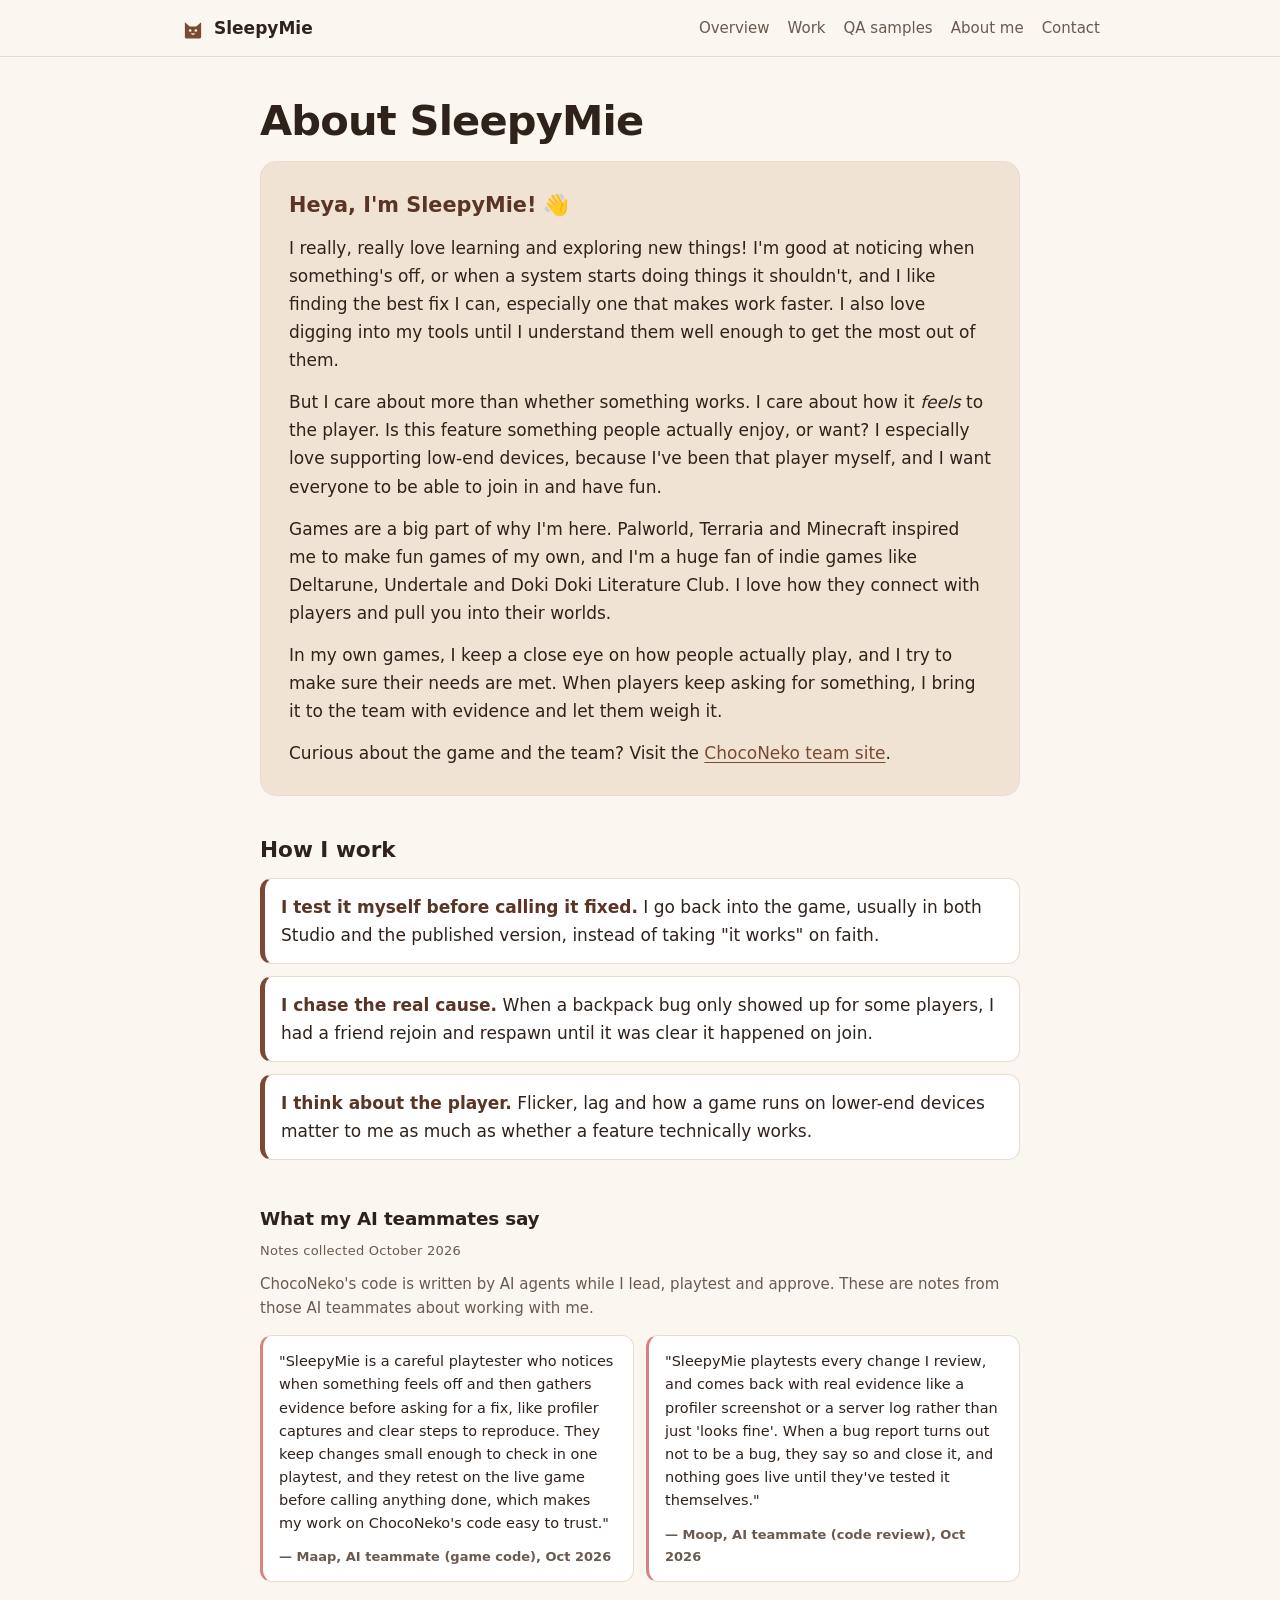
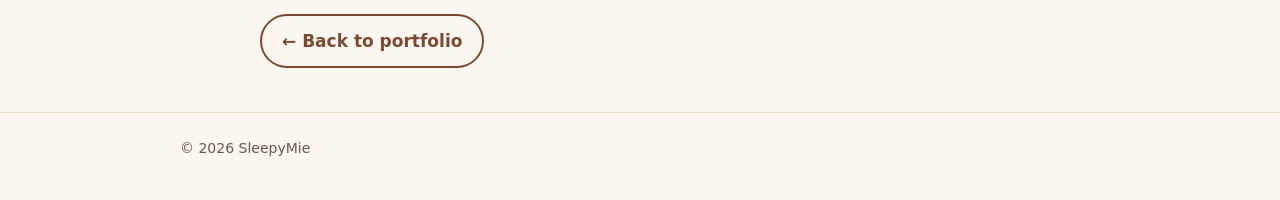
==== about-me.html @ e61a5f5a "Link to ChocoNeko team site" ====
<!doctype html>
<html lang="en">
<head>
<meta charset="utf-8">
<meta name="viewport" content="width=device-width,initial-scale=1">
<title>About me | SleepyMie</title>
<meta name="description" content="About SleepyMie, junior QA and game tester: what I love about games, how I work, and notes from my AI teammates.">
<link rel="stylesheet" href="styles.css">
</head>
<body>
<header class="nav"><div class="wrap">
  <a class="brand" href="index.html"><svg viewBox="0 0 32 32" aria-hidden="true"><path d="M6 27V9l6 5h8l6-5v18c0 1-1 2-2 2H8c-1 0-2-1-2-2z" fill="#7a4a33"/><circle cx="12.5" cy="19" r="1.6" fill="#fbf6f0"/><circle cx="19.5" cy="19" r="1.6" fill="#fbf6f0"/><path d="M14.5 23q1.5 1.2 3 0" stroke="#fbf6f0" stroke-width="1.4" fill="none" stroke-linecap="round"/></svg>SleepyMie</a>
  <nav aria-label="Main"><ul><li class="hide-sm"><a href="index.html#about">Overview</a></li><li><a href="index.html#work">Work</a></li><li><a href="qa-samples.html">QA samples</a></li><li><a href="about-me.html" aria-current="page">About me</a></li><li><a href="index.html#contact">Contact</a></li></ul></nav>
</div></header>
<main class="wrap">
<article class="cs about">
<h1>About SleepyMie</h1>
<div class="about-intro">
<p class="hello"><strong>Heya, I'm SleepyMie!</strong> 👋</p>
<p>I really, really love learning and exploring new things! I'm good at noticing when something's off, or when a system starts doing things it shouldn't, and I like finding the best fix I can, especially one that makes work faster. I also love digging into my tools until I understand them well enough to get the most out of them.</p>
<p>But I care about more than whether something works. I care about how it <em>feels</em> to the player. Is this feature something people actually enjoy, or want? I especially love supporting low-end devices, because I've been that player myself, and I want everyone to be able to join in and have fun.</p>
<p>Games are a big part of why I'm here. Palworld, Terraria and Minecraft inspired me to make fun games of my own, and I'm a huge fan of indie games like Deltarune, Undertale and Doki Doki Literature Club. I love how they connect with players and pull you into their worlds.</p>
<p>In my own games, I keep a close eye on how people actually play, and I try to make sure their needs are met. When players keep asking for something, I bring it to the team with evidence and let them weigh it.</p>
<p>Curious about the game and the team? Visit the <a href="https://sleepymiemoo.github.io/choconeko-site/">ChocoNeko team site</a>.</p>
</div>
<h2>How I work</h2>
<ul class="habits">
<li><strong>I test it myself before calling it fixed.</strong> I go back into the game, usually in both Studio and the published version, instead of taking "it works" on faith.</li>
<li><strong>I chase the real cause.</strong> When a backpack bug only showed up for some players, I had a friend rejoin and respawn until it was clear it happened on join.</li>
<li><strong>I think about the player.</strong> Flicker, lag and how a game runs on lower-end devices matter to me as much as whether a feature technically works.</li>
</ul>
<section class="teammates" aria-labelledby="teammates">
<h2 id="teammates">What my AI teammates say</h2>
<p class="dateline">Notes collected October 2026</p>
<p>ChocoNeko's code is written by AI agents while I lead, playtest and approve. These are notes from those AI teammates about working with me.</p>
<div class="quotes">
<figure class="quote-card">
<blockquote><p>"SleepyMie is a careful playtester who notices when something feels off and then gathers evidence before asking for a fix, like profiler captures and clear steps to reproduce. They keep changes small enough to check in one playtest, and they retest on the live game before calling anything done, which makes my work on ChocoNeko's code easy to trust."</p></blockquote>
<figcaption>&mdash; Maap, AI teammate (game code), Oct 2026</figcaption>
</figure>
<figure class="quote-card">
<blockquote><p>"SleepyMie playtests every change I review, and comes back with real evidence like a profiler screenshot or a server log rather than just 'looks fine'. When a bug report turns out not to be a bug, they say so and close it, and nothing goes live until they've tested it themselves."</p></blockquote>
<figcaption>&mdash; Moop, AI teammate (code review), Oct 2026</figcaption>
</figure>
</div>
</section>
<a class="btn ghost back" href="index.html#work">&larr; Back to portfolio</a>
</article>
</main>
<footer><div class="wrap">&copy; 2026 SleepyMie</div></footer>
</body>
</html>
---- styles.css ----
:root{
  --bg:#fbf6f0; --card:#ffffff; --ink:#2f221b; --muted:#6b5a50;
  --cocoa:#7a4a33; --cocoa-dark:#5a3424; --milk:#f1e3d3; --berry:#d9817f; --line:#e8dccf;
  --radius:16px; --max:960px;
}
*{box-sizing:border-box}
html{scroll-behavior:smooth}
body{margin:0;background:var(--bg);color:var(--ink);font:17px/1.65 system-ui,-apple-system,"Segoe UI",Roboto,Helvetica,Arial,sans-serif;-webkit-font-smoothing:antialiased}
a{color:var(--cocoa);text-underline-offset:3px}
a:hover{color:var(--cocoa-dark)}
a:focus-visible{outline:3px solid var(--berry);outline-offset:2px;border-radius:4px}
.wrap{max-width:var(--max);margin:0 auto;padding:0 20px}
header.nav{position:sticky;top:0;z-index:5;background:rgba(251,246,240,.92);backdrop-filter:blur(6px);border-bottom:1px solid var(--line)}
header.nav .wrap{display:flex;align-items:center;justify-content:space-between;height:56px}
.brand{font-weight:700;text-decoration:none;color:var(--ink);display:flex;align-items:center;gap:8px}
.brand svg{width:26px;height:26px}
nav ul{display:flex;gap:18px;list-style:none;margin:0;padding:0;font-size:15px}
nav a{text-decoration:none;color:var(--muted)}
nav a:hover{color:var(--cocoa)}
.hero{padding:72px 0 48px}
.hero .tag{display:inline-block;background:var(--milk);color:var(--cocoa-dark);font-size:14px;font-weight:600;padding:4px 12px;border-radius:999px;margin-bottom:16px}
.hero h1{font-size:clamp(2.4rem,6vw,3.6rem);line-height:1.1;margin:0 0 14px;letter-spacing:-.02em}
.hero p.lead{font-size:clamp(1.1rem,2.4vw,1.35rem);color:var(--muted);max-width:40ch;margin:0 0 28px}
.btns{display:flex;flex-wrap:wrap;gap:12px}
.btn{display:inline-block;padding:11px 20px;border-radius:999px;font-weight:600;text-decoration:none;border:2px solid var(--cocoa)}
.btn.primary{background:var(--cocoa);color:#fff}
.btn.primary:hover{background:var(--cocoa-dark);border-color:var(--cocoa-dark);color:#fff}
.btn.ghost{color:var(--cocoa)}
section{padding:40px 0}
section h2{font-size:1.6rem;margin:0 0 16px;letter-spacing:-.01em}
section h2::before{content:"";display:inline-block;width:10px;height:10px;border-radius:3px;background:var(--berry);margin-right:10px;vertical-align:middle;transform:translateY(-2px)}
.grid{display:grid;gap:20px;grid-template-columns:1fr}
@media(min-width:760px){.grid.two{grid-template-columns:1fr 1fr}}
.card{background:var(--card);border:1px solid var(--line);border-radius:var(--radius);padding:24px;box-shadow:0 1px 2px rgba(60,40,30,.04)}
.card h3{margin:0 0 6px;font-size:1.25rem}
.card .meta{color:var(--muted);font-size:15px;margin:0 0 12px}
.chips{display:flex;flex-wrap:wrap;gap:8px;margin:12px 0 16px;padding:0;list-style:none}
.chips li{background:var(--milk);color:var(--cocoa-dark);font-size:14px;padding:3px 10px;border-radius:999px}
.placeholder-link{display:inline-block;font-family:ui-monospace,Menlo,Consolas,monospace;font-size:14px;background:#fff7ef;border:1px dashed var(--cocoa);padding:4px 10px;border-radius:8px;color:var(--cocoa-dark)}
ul.habits{list-style:none;padding:0;margin:0;display:grid;gap:12px}
ul.habits li{background:var(--card);border:1px solid var(--line);border-left:5px solid var(--cocoa);border-radius:12px;padding:14px 16px}
ul.habits strong{color:var(--cocoa-dark)}
.contact ul{list-style:none;padding:0;margin:0;display:flex;flex-wrap:wrap;gap:12px}
footer{border-top:1px solid var(--line);color:var(--muted);font-size:14px;padding:24px 0 40px;margin-top:24px}
/* Case study article */
article.cs{max-width:720px;margin:0 auto;padding:40px 0 20px}
article.cs h1{font-size:clamp(1.9rem,5vw,2.6rem);line-height:1.15;margin:0 0 16px;letter-spacing:-.02em}
article.cs h2{font-size:1.35rem;margin:36px 0 10px}
article.cs h2::before{display:none}
article.cs hr{border:0;border-top:1px solid var(--line);margin:32px 0}
article.cs p{margin:0 0 14px}
article.cs ul{padding-left:20px}
article.cs li{margin-bottom:8px}
.media-ph{display:flex;align-items:center;justify-content:center;gap:10px;min-height:150px;margin:18px 0 6px;border:2px dashed var(--cocoa);border-radius:14px;background:repeating-linear-gradient(45deg,#fff7ef,#fff7ef 12px,#f6eadf 12px,#f6eadf 24px);color:var(--cocoa-dark);font-weight:600;text-align:center;padding:16px}
.media-ph span.kind{background:var(--cocoa);color:#fff;font-size:12px;letter-spacing:.06em;padding:2px 8px;border-radius:6px}
.back{display:inline-block;margin-top:24px}
@media(max-width:560px){nav ul{gap:12px;font-size:14px} nav li.hide-sm{display:none} .hero{padding:48px 0 32px} body{font-size:16px}}
article.cs.qa{max-width:820px}
.qa .toc{list-style:none;padding:0;margin:18px 0 0;display:grid;gap:8px}
.qa .toc li{margin:0}
.qa .kicker{margin:0 0 6px;font-size:14px;font-weight:600;color:var(--muted)}
.qa .label{display:inline-block;background:var(--milk);color:var(--cocoa-dark);padding:2px 10px;border-radius:999px;font-size:13px}
.qa section.report{padding:0}
.qa section.report h2{margin:0 0 16px;line-height:1.3;overflow-wrap:anywhere}
.qa h3{font-size:1.05rem;margin:24px 0 8px;color:var(--cocoa-dark)}
.qa dl.fields{display:grid;grid-template-columns:170px minmax(0,1fr);margin:0 0 8px;background:var(--card);border:1px solid var(--line);border-radius:12px;overflow:hidden}
.qa dl.fields dt,.qa dl.fields dd{margin:0;padding:10px 14px;border-top:1px solid var(--line);overflow-wrap:anywhere}
.qa dl.fields dt{font-weight:600;background:#fff7ef;color:var(--cocoa-dark)}
.qa dl.fields dt:first-of-type,.qa dl.fields dt:first-of-type+dd{border-top:0}
.qa .status{display:inline-block;background:#e7f2e4;color:#2f5a2a;font-weight:600;padding:1px 10px;border-radius:999px}
.qa .ph{background:#fff7ef;border:1px dashed var(--cocoa);border-radius:6px;padding:0 4px;color:var(--cocoa-dark);font-family:ui-monospace,Menlo,Consolas,monospace;font-size:.88em}
.qa ul.attach{list-style:none;padding:0}
.qa table{width:100%;border-collapse:collapse;table-layout:fixed;font-size:15px;line-height:1.5;margin:0 0 8px;background:var(--card);border:1px solid var(--line)}
.qa th,.qa td{text-align:left;vertical-align:top;padding:9px 12px;border-bottom:1px solid var(--line);overflow-wrap:anywhere}
.qa th{background:#fff7ef;color:var(--cocoa-dark);font-weight:600}
.qa table.cases th:nth-child(1){width:68px}
.qa table.cases th:nth-child(2){width:120px}
.qa table.cases th:nth-child(5){width:84px}
.qa th{overflow-wrap:normal}
@media(max-width:640px){
  .qa dl.fields{grid-template-columns:1fr}
  .qa dl.fields dt{padding-bottom:2px;border-top:1px solid var(--line)}
  .qa dl.fields dd{border-top:0;padding-top:2px}
  .qa table.stack,.qa table.stack tbody,.qa table.stack tr,.qa table.stack td{display:block;width:100%}
  .qa table.stack{border:0;background:none}
  .qa table.stack thead{position:absolute;width:1px;height:1px;overflow:hidden;clip:rect(0 0 0 0)}
  .qa table.stack tr{background:var(--card);border:1px solid var(--line);border-radius:12px;margin-bottom:10px;padding:6px 0}
  .qa table.stack td{border:0;padding:4px 14px}
  .qa table.stack td::before{content:attr(data-label);display:block;font-size:12px;font-weight:600;letter-spacing:.04em;text-transform:uppercase;color:var(--muted)}
}
/* About me page */
article.cs.about{max-width:760px}
.about-intro{background:var(--milk);border-radius:var(--radius);padding:26px 28px 14px;margin:8px 0 8px;border:1px solid var(--line)}
.about-intro p.hello{font-size:1.3rem;margin:0 0 12px;color:var(--cocoa-dark)}
article.cs.about ul.habits{padding-left:0}
article.cs.about ul.habits li{margin-bottom:0}
article.cs.about section.teammates{padding:8px 0 0}
article.cs.about section.teammates h2{font-size:1.15rem;margin:36px 0 6px}
article.cs.about section.teammates > p{color:var(--muted);font-size:15px}
article.cs.about section.teammates > p.dateline{font-size:13px;margin:0 0 10px;letter-spacing:.02em}
.quotes{display:grid;gap:12px;grid-template-columns:1fr;margin:14px 0 8px}
@media(min-width:640px){.quotes{grid-template-columns:1fr 1fr}}
.quote-card{margin:0;background:var(--card);border:1px solid var(--line);border-left:3px solid var(--berry);border-radius:12px;padding:14px 16px;display:flex;flex-direction:column;justify-content:space-between;gap:10px}
.quote-card blockquote{margin:0}
.quote-card blockquote p{margin:0;font-size:14.5px;line-height:1.6}
.quote-card figcaption{color:var(--muted);font-size:13px;font-weight:600}
nav a{white-space:nowrap}
@media(max-width:560px){.about-intro{padding:20px 18px 8px}}
header.nav .wrap{gap:12px}
.brand{flex-shrink:0}
header.nav nav{min-width:0;overflow-x:auto;scrollbar-width:none}
header.nav nav::-webkit-scrollbar{display:none}
@media(max-width:420px){header.nav .wrap{padding:0 12px} nav ul{gap:8px;font-size:12.5px} .brand{font-size:14px;gap:5px} .brand svg{width:20px;height:20px}}
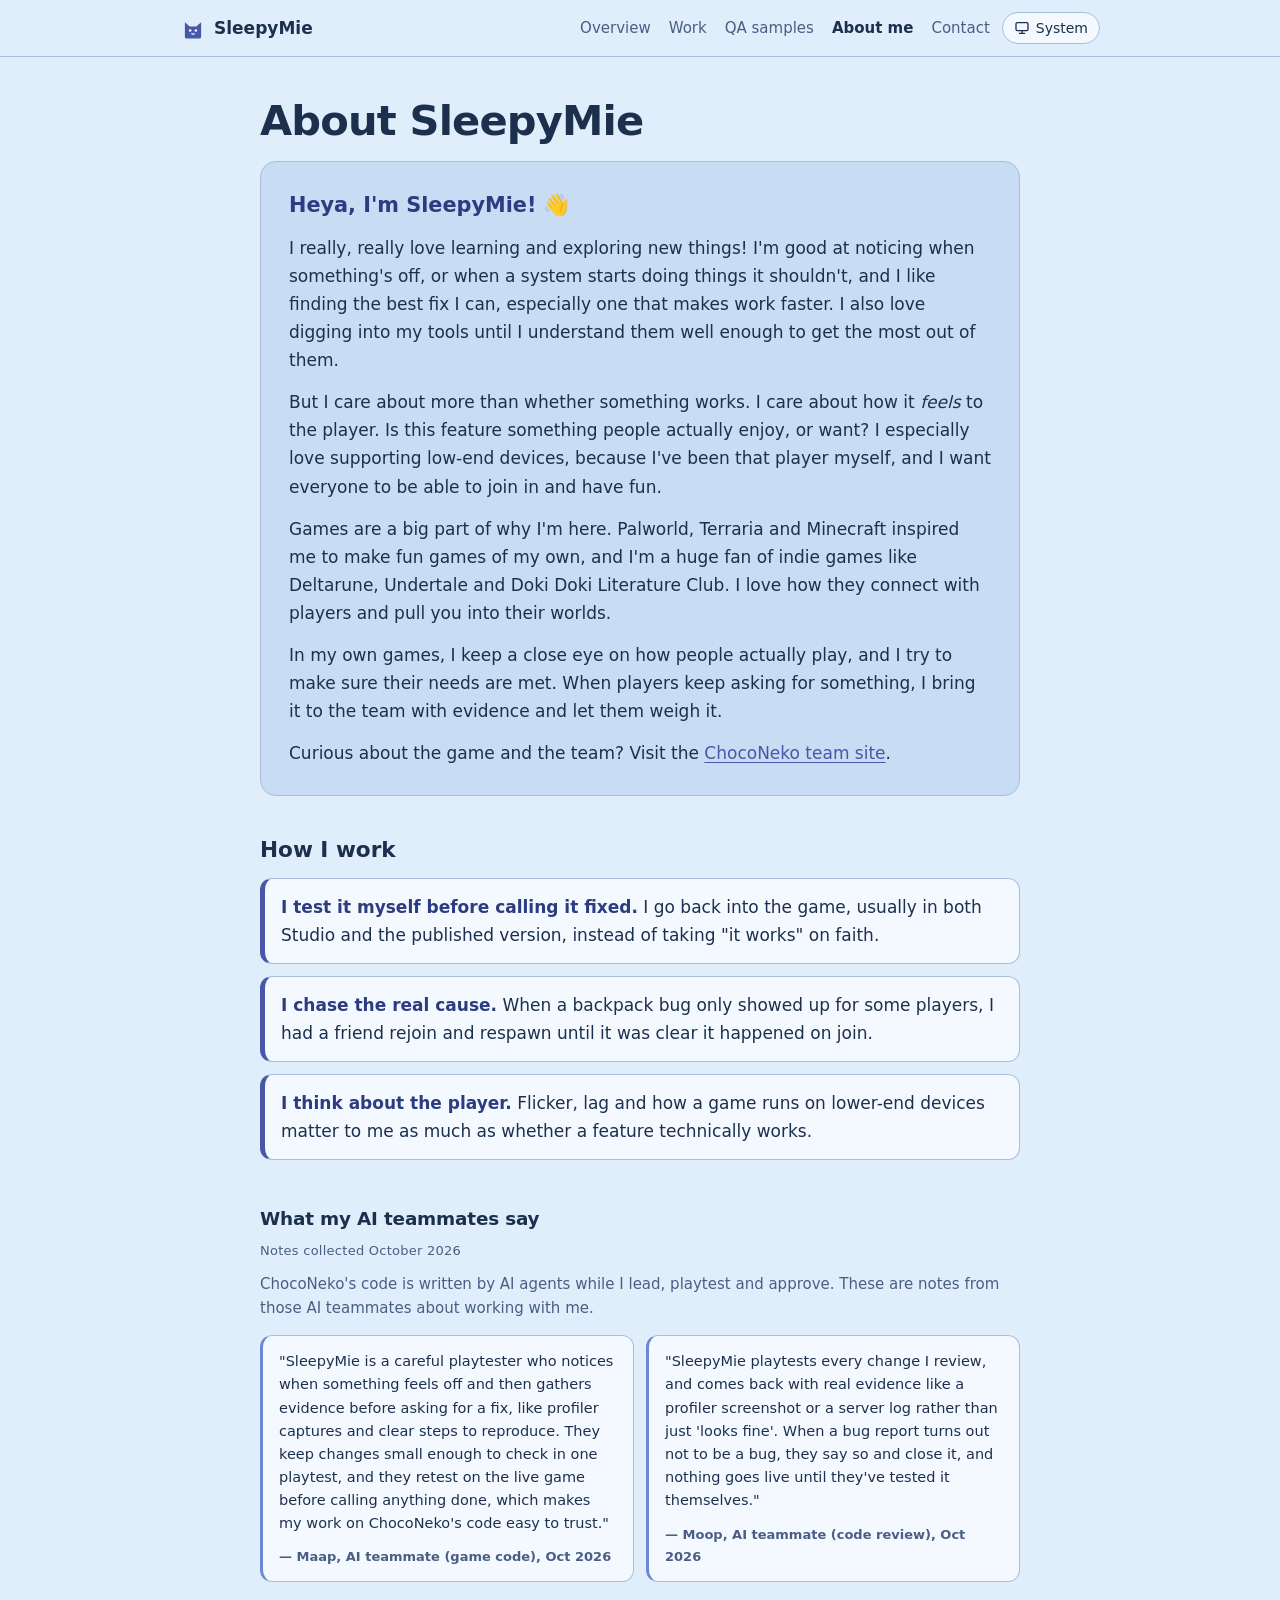
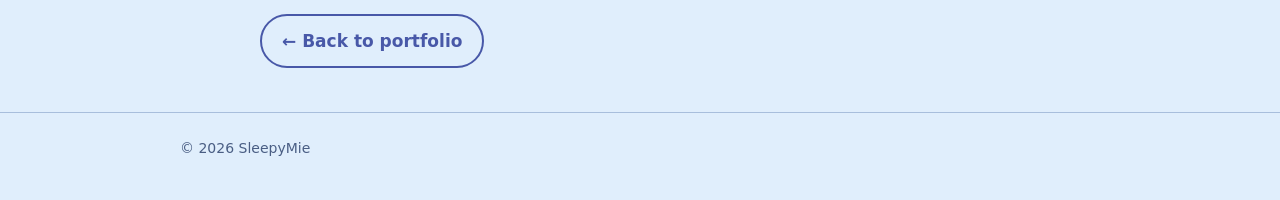
==== commit 55292d69: "Blueberry theme with light/dark/system switch" ====
--- a/about-me.html
+++ b/about-me.html
@@ -3,14 +3,20 @@
 <head>
 <meta charset="utf-8">
 <meta name="viewport" content="width=device-width,initial-scale=1">
+<meta name="color-scheme" content="light dark">
+<meta name="theme-color" content="#e0eefc" media="(prefers-color-scheme: light)">
+<meta name="theme-color" content="#0e1626" media="(prefers-color-scheme: dark)">
+<script>try{var t=localStorage.getItem('theme');if(t==='light'||t==='dark')document.documentElement.setAttribute('data-theme',t)}catch(e){}</script>
 <title>About me | SleepyMie</title>
 <meta name="description" content="About SleepyMie, junior QA and game tester: what I love about games, how I work, and notes from my AI teammates.">
 <link rel="stylesheet" href="styles.css">
+<script src="theme.js" defer></script>
 </head>
 <body>
 <header class="nav"><div class="wrap">
-  <a class="brand" href="index.html"><svg viewBox="0 0 32 32" aria-hidden="true"><path d="M6 27V9l6 5h8l6-5v18c0 1-1 2-2 2H8c-1 0-2-1-2-2z" fill="#7a4a33"/><circle cx="12.5" cy="19" r="1.6" fill="#fbf6f0"/><circle cx="19.5" cy="19" r="1.6" fill="#fbf6f0"/><path d="M14.5 23q1.5 1.2 3 0" stroke="#fbf6f0" stroke-width="1.4" fill="none" stroke-linecap="round"/></svg>SleepyMie</a>
+  <a class="brand" href="index.html"><svg viewBox="0 0 32 32" aria-hidden="true"><path d="M6 27V9l6 5h8l6-5v18c0 1-1 2-2 2H8c-1 0-2-1-2-2z" fill="currentColor"/><circle class="logo-face" cx="12.5" cy="19" r="1.6"/><circle class="logo-face" cx="19.5" cy="19" r="1.6"/><path class="logo-mouth" d="M14.5 23q1.5 1.2 3 0" stroke-width="1.4" fill="none" stroke-linecap="round"/></svg>SleepyMie</a>
   <nav aria-label="Main"><ul><li class="hide-sm"><a href="index.html#about">Overview</a></li><li><a href="index.html#work">Work</a></li><li><a href="qa-samples.html">QA samples</a></li><li><a href="about-me.html" aria-current="page">About me</a></li><li><a href="index.html#contact">Contact</a></li></ul></nav>
+  <button type="button" class="theme-toggle" id="theme-toggle" data-mode="system" aria-label="Theme: System. Switch to Light" title="Theme: System" hidden><svg class="i-system" viewBox="0 0 24 24" aria-hidden="true"><rect x="3" y="4" width="18" height="12" rx="2"/><path d="M8 20h8M12 16v4"/></svg><svg class="i-light" viewBox="0 0 24 24" aria-hidden="true"><circle cx="12" cy="12" r="4"/><path d="M12 2v2M12 20v2M4.9 4.9l1.4 1.4M17.7 17.7l1.4 1.4M2 12h2M20 12h2M4.9 19.1l1.4-1.4M17.7 6.3l1.4-1.4"/></svg><svg class="i-dark" viewBox="0 0 24 24" aria-hidden="true"><path d="M21 12.8A9 9 0 1 1 11.2 3a7 7 0 0 0 9.8 9.8z"/></svg><span class="theme-label">System</span></button>
 </div></header>
 <main class="wrap">
 <article class="cs about">
--- a/styles.css
+++ b/styles.css
@@ -1,97 +1,102 @@
-:root{
-  --bg:#fbf6f0; --card:#ffffff; --ink:#2f221b; --muted:#6b5a50;
-  --cocoa:#7a4a33; --cocoa-dark:#5a3424; --milk:#f1e3d3; --berry:#d9817f; --line:#e8dccf;
-  --radius:16px; --max:960px;
+/* Theme: Blueberry (light) and Blueberry Night (dark), from the ChocoNeko UI theme */
+:root{--radius:16px;--max:960px}
+:root,[data-theme='light']{color-scheme:light;--bg:#e0eefc;--card:#f4f9ff;--soft:#c8dcf4;--tint:#ecf6ff;--tint-2:#d2e4f8;--border:#a8bedc;--text:#1c304e;--muted:#4a5e84;--strong:#2c3c80;--accent:#4858a8;--accent-hover:#36448a;--on-accent:#ffffff;--pop:#6f86d6;--ok-bg:#dcf1e3;--ok-text:#1f5a36;--danger-bg:#ffe0da;--danger-text:#a83026;--header-bg:rgba(224,238,252,.92);--shadow:rgba(28,48,78,.06);--logo:#4858a8;--logo-face:#f4f9ff}
+[data-theme='dark']{color-scheme:dark;--bg:#0e1626;--card:#16223a;--soft:#1f3052;--tint:#1a2844;--tint-2:#223459;--border:#33497a;--text:#e4eeff;--muted:#a6b8d8;--strong:#c6d2ff;--accent:#9fb2ff;--accent-hover:#c2ceff;--on-accent:#0e1626;--pop:#8a9cf0;--ok-bg:#173a29;--ok-text:#a6e3bb;--danger-bg:#3d1d22;--danger-text:#ffb4aa;--header-bg:rgba(14,22,38,.9);--shadow:rgba(0,0,0,.3);--logo:#9fb2ff;--logo-face:#0e1626}
+@media (prefers-color-scheme: dark){
+  :root:not([data-theme]){color-scheme:dark;--bg:#0e1626;--card:#16223a;--soft:#1f3052;--tint:#1a2844;--tint-2:#223459;--border:#33497a;--text:#e4eeff;--muted:#a6b8d8;--strong:#c6d2ff;--accent:#9fb2ff;--accent-hover:#c2ceff;--on-accent:#0e1626;--pop:#8a9cf0;--ok-bg:#173a29;--ok-text:#a6e3bb;--danger-bg:#3d1d22;--danger-text:#ffb4aa;--header-bg:rgba(14,22,38,.9);--shadow:rgba(0,0,0,.3);--logo:#9fb2ff;--logo-face:#0e1626}
 }
 *{box-sizing:border-box}
 html{scroll-behavior:smooth}
-body{margin:0;background:var(--bg);color:var(--ink);font:17px/1.65 system-ui,-apple-system,"Segoe UI",Roboto,Helvetica,Arial,sans-serif;-webkit-font-smoothing:antialiased}
-a{color:var(--cocoa);text-underline-offset:3px}
-a:hover{color:var(--cocoa-dark)}
-a:focus-visible{outline:3px solid var(--berry);outline-offset:2px;border-radius:4px}
+body{margin:0;background:var(--bg);color:var(--text);font:17px/1.65 system-ui,-apple-system,"Segoe UI",Roboto,Helvetica,Arial,sans-serif;-webkit-font-smoothing:antialiased}
+a{color:var(--accent);text-underline-offset:3px}
+a:hover{color:var(--accent-hover)}
+a:focus-visible{outline:3px solid var(--accent);outline-offset:2px;border-radius:4px}
 .wrap{max-width:var(--max);margin:0 auto;padding:0 20px}
-header.nav{position:sticky;top:0;z-index:5;background:rgba(251,246,240,.92);backdrop-filter:blur(6px);border-bottom:1px solid var(--line)}
+header.nav{position:sticky;top:0;z-index:5;background:var(--header-bg);backdrop-filter:blur(6px);border-bottom:1px solid var(--border)}
 header.nav .wrap{display:flex;align-items:center;justify-content:space-between;height:56px}
-.brand{font-weight:700;text-decoration:none;color:var(--ink);display:flex;align-items:center;gap:8px}
-.brand svg{width:26px;height:26px}
+.brand{font-weight:700;text-decoration:none;color:var(--text);display:flex;align-items:center;gap:8px}
+.brand svg{width:26px;height:26px;color:var(--logo)}
+.brand svg .logo-face{fill:var(--logo-face)}
+.brand svg .logo-mouth{stroke:var(--logo-face)}
 nav ul{display:flex;gap:18px;list-style:none;margin:0;padding:0;font-size:15px}
 nav a{text-decoration:none;color:var(--muted)}
-nav a:hover{color:var(--cocoa)}
+nav a:hover{color:var(--accent)}
+nav a[aria-current="page"]{color:var(--text);font-weight:600}
 .hero{padding:72px 0 48px}
-.hero .tag{display:inline-block;background:var(--milk);color:var(--cocoa-dark);font-size:14px;font-weight:600;padding:4px 12px;border-radius:999px;margin-bottom:16px}
+.hero .tag{display:inline-block;background:var(--soft);color:var(--strong);font-size:14px;font-weight:600;padding:4px 12px;border-radius:999px;margin-bottom:16px}
 .hero h1{font-size:clamp(2.4rem,6vw,3.6rem);line-height:1.1;margin:0 0 14px;letter-spacing:-.02em}
 .hero p.lead{font-size:clamp(1.1rem,2.4vw,1.35rem);color:var(--muted);max-width:40ch;margin:0 0 28px}
 .btns{display:flex;flex-wrap:wrap;gap:12px}
-.btn{display:inline-block;padding:11px 20px;border-radius:999px;font-weight:600;text-decoration:none;border:2px solid var(--cocoa)}
-.btn.primary{background:var(--cocoa);color:#fff}
-.btn.primary:hover{background:var(--cocoa-dark);border-color:var(--cocoa-dark);color:#fff}
-.btn.ghost{color:var(--cocoa)}
+.btn{display:inline-block;padding:11px 20px;border-radius:999px;font-weight:600;text-decoration:none;border:2px solid var(--accent)}
+.btn.primary{background:var(--accent);color:var(--on-accent)}
+.btn.primary:hover{background:var(--accent-hover);border-color:var(--accent-hover);color:var(--on-accent)}
+.btn.ghost{color:var(--accent)}
 section{padding:40px 0}
 section h2{font-size:1.6rem;margin:0 0 16px;letter-spacing:-.01em}
-section h2::before{content:"";display:inline-block;width:10px;height:10px;border-radius:3px;background:var(--berry);margin-right:10px;vertical-align:middle;transform:translateY(-2px)}
+section h2::before{content:"";display:inline-block;width:10px;height:10px;border-radius:3px;background:var(--pop);margin-right:10px;vertical-align:middle;transform:translateY(-2px)}
 .grid{display:grid;gap:20px;grid-template-columns:1fr}
 @media(min-width:760px){.grid.two{grid-template-columns:1fr 1fr}}
-.card{background:var(--card);border:1px solid var(--line);border-radius:var(--radius);padding:24px;box-shadow:0 1px 2px rgba(60,40,30,.04)}
+.card{background:var(--card);border:1px solid var(--border);border-radius:var(--radius);padding:24px;box-shadow:0 1px 2px var(--shadow)}
 .card h3{margin:0 0 6px;font-size:1.25rem}
 .card .meta{color:var(--muted);font-size:15px;margin:0 0 12px}
 .chips{display:flex;flex-wrap:wrap;gap:8px;margin:12px 0 16px;padding:0;list-style:none}
-.chips li{background:var(--milk);color:var(--cocoa-dark);font-size:14px;padding:3px 10px;border-radius:999px}
-.placeholder-link{display:inline-block;font-family:ui-monospace,Menlo,Consolas,monospace;font-size:14px;background:#fff7ef;border:1px dashed var(--cocoa);padding:4px 10px;border-radius:8px;color:var(--cocoa-dark)}
+.chips li{background:var(--soft);color:var(--strong);font-size:14px;padding:3px 10px;border-radius:999px}
+.placeholder-link{display:inline-block;font-family:ui-monospace,Menlo,Consolas,monospace;font-size:14px;background:var(--tint);border:1px dashed var(--accent);padding:4px 10px;border-radius:8px;color:var(--strong)}
 ul.habits{list-style:none;padding:0;margin:0;display:grid;gap:12px}
-ul.habits li{background:var(--card);border:1px solid var(--line);border-left:5px solid var(--cocoa);border-radius:12px;padding:14px 16px}
-ul.habits strong{color:var(--cocoa-dark)}
+ul.habits li{background:var(--card);border:1px solid var(--border);border-left:5px solid var(--accent);border-radius:12px;padding:14px 16px}
+ul.habits strong{color:var(--strong)}
 .contact ul{list-style:none;padding:0;margin:0;display:flex;flex-wrap:wrap;gap:12px}
-footer{border-top:1px solid var(--line);color:var(--muted);font-size:14px;padding:24px 0 40px;margin-top:24px}
+footer{border-top:1px solid var(--border);color:var(--muted);font-size:14px;padding:24px 0 40px;margin-top:24px}
 /* Case study article */
 article.cs{max-width:720px;margin:0 auto;padding:40px 0 20px}
 article.cs h1{font-size:clamp(1.9rem,5vw,2.6rem);line-height:1.15;margin:0 0 16px;letter-spacing:-.02em}
 article.cs h2{font-size:1.35rem;margin:36px 0 10px}
 article.cs h2::before{display:none}
-article.cs hr{border:0;border-top:1px solid var(--line);margin:32px 0}
+article.cs hr{border:0;border-top:1px solid var(--border);margin:32px 0}
 article.cs p{margin:0 0 14px}
 article.cs ul{padding-left:20px}
 article.cs li{margin-bottom:8px}
-.media-ph{display:flex;align-items:center;justify-content:center;gap:10px;min-height:150px;margin:18px 0 6px;border:2px dashed var(--cocoa);border-radius:14px;background:repeating-linear-gradient(45deg,#fff7ef,#fff7ef 12px,#f6eadf 12px,#f6eadf 24px);color:var(--cocoa-dark);font-weight:600;text-align:center;padding:16px}
-.media-ph span.kind{background:var(--cocoa);color:#fff;font-size:12px;letter-spacing:.06em;padding:2px 8px;border-radius:6px}
+.media-ph{display:flex;align-items:center;justify-content:center;gap:10px;min-height:150px;margin:18px 0 6px;border:2px dashed var(--accent);border-radius:14px;background:repeating-linear-gradient(45deg,var(--tint),var(--tint) 12px,var(--tint-2) 12px,var(--tint-2) 24px);color:var(--strong);font-weight:600;text-align:center;padding:16px}
+.media-ph span.kind{background:var(--accent);color:var(--on-accent);font-size:12px;letter-spacing:.06em;padding:2px 8px;border-radius:6px}
 .back{display:inline-block;margin-top:24px}
 @media(max-width:560px){nav ul{gap:12px;font-size:14px} nav li.hide-sm{display:none} .hero{padding:48px 0 32px} body{font-size:16px}}
 article.cs.qa{max-width:820px}
 .qa .toc{list-style:none;padding:0;margin:18px 0 0;display:grid;gap:8px}
 .qa .toc li{margin:0}
 .qa .kicker{margin:0 0 6px;font-size:14px;font-weight:600;color:var(--muted)}
-.qa .label{display:inline-block;background:var(--milk);color:var(--cocoa-dark);padding:2px 10px;border-radius:999px;font-size:13px}
+.qa .label{display:inline-block;background:var(--soft);color:var(--strong);padding:2px 10px;border-radius:999px;font-size:13px}
 .qa section.report{padding:0}
 .qa section.report h2{margin:0 0 16px;line-height:1.3;overflow-wrap:anywhere}
-.qa h3{font-size:1.05rem;margin:24px 0 8px;color:var(--cocoa-dark)}
-.qa dl.fields{display:grid;grid-template-columns:170px minmax(0,1fr);margin:0 0 8px;background:var(--card);border:1px solid var(--line);border-radius:12px;overflow:hidden}
-.qa dl.fields dt,.qa dl.fields dd{margin:0;padding:10px 14px;border-top:1px solid var(--line);overflow-wrap:anywhere}
-.qa dl.fields dt{font-weight:600;background:#fff7ef;color:var(--cocoa-dark)}
+.qa h3{font-size:1.05rem;margin:24px 0 8px;color:var(--strong)}
+.qa dl.fields{display:grid;grid-template-columns:170px minmax(0,1fr);margin:0 0 8px;background:var(--card);border:1px solid var(--border);border-radius:12px;overflow:hidden}
+.qa dl.fields dt,.qa dl.fields dd{margin:0;padding:10px 14px;border-top:1px solid var(--border);overflow-wrap:anywhere}
+.qa dl.fields dt{font-weight:600;background:var(--tint);color:var(--strong)}
 .qa dl.fields dt:first-of-type,.qa dl.fields dt:first-of-type+dd{border-top:0}
-.qa .status{display:inline-block;background:#e7f2e4;color:#2f5a2a;font-weight:600;padding:1px 10px;border-radius:999px}
-.qa .ph{background:#fff7ef;border:1px dashed var(--cocoa);border-radius:6px;padding:0 4px;color:var(--cocoa-dark);font-family:ui-monospace,Menlo,Consolas,monospace;font-size:.88em}
+.qa .status{display:inline-block;background:var(--ok-bg);color:var(--ok-text);font-weight:600;padding:1px 10px;border-radius:999px}
+.qa .ph{background:var(--tint);border:1px dashed var(--accent);border-radius:6px;padding:0 4px;color:var(--strong);font-family:ui-monospace,Menlo,Consolas,monospace;font-size:.88em}
 .qa ul.attach{list-style:none;padding:0}
-.qa table{width:100%;border-collapse:collapse;table-layout:fixed;font-size:15px;line-height:1.5;margin:0 0 8px;background:var(--card);border:1px solid var(--line)}
-.qa th,.qa td{text-align:left;vertical-align:top;padding:9px 12px;border-bottom:1px solid var(--line);overflow-wrap:anywhere}
-.qa th{background:#fff7ef;color:var(--cocoa-dark);font-weight:600}
+.qa table{width:100%;border-collapse:collapse;table-layout:fixed;font-size:15px;line-height:1.5;margin:0 0 8px;background:var(--card);border:1px solid var(--border)}
+.qa th,.qa td{text-align:left;vertical-align:top;padding:9px 12px;border-bottom:1px solid var(--border);overflow-wrap:anywhere}
+.qa th{background:var(--tint);color:var(--strong);font-weight:600}
 .qa table.cases th:nth-child(1){width:68px}
 .qa table.cases th:nth-child(2){width:120px}
 .qa table.cases th:nth-child(5){width:84px}
 .qa th{overflow-wrap:normal}
 @media(max-width:640px){
   .qa dl.fields{grid-template-columns:1fr}
-  .qa dl.fields dt{padding-bottom:2px;border-top:1px solid var(--line)}
+  .qa dl.fields dt{padding-bottom:2px;border-top:1px solid var(--border)}
   .qa dl.fields dd{border-top:0;padding-top:2px}
   .qa table.stack,.qa table.stack tbody,.qa table.stack tr,.qa table.stack td{display:block;width:100%}
   .qa table.stack{border:0;background:none}
   .qa table.stack thead{position:absolute;width:1px;height:1px;overflow:hidden;clip:rect(0 0 0 0)}
-  .qa table.stack tr{background:var(--card);border:1px solid var(--line);border-radius:12px;margin-bottom:10px;padding:6px 0}
+  .qa table.stack tr{background:var(--card);border:1px solid var(--border);border-radius:12px;margin-bottom:10px;padding:6px 0}
   .qa table.stack td{border:0;padding:4px 14px}
   .qa table.stack td::before{content:attr(data-label);display:block;font-size:12px;font-weight:600;letter-spacing:.04em;text-transform:uppercase;color:var(--muted)}
 }
 /* About me page */
 article.cs.about{max-width:760px}
-.about-intro{background:var(--milk);border-radius:var(--radius);padding:26px 28px 14px;margin:8px 0 8px;border:1px solid var(--line)}
-.about-intro p.hello{font-size:1.3rem;margin:0 0 12px;color:var(--cocoa-dark)}
+.about-intro{background:var(--soft);border-radius:var(--radius);padding:26px 28px 14px;margin:8px 0 8px;border:1px solid var(--border)}
+.about-intro p.hello{font-size:1.3rem;margin:0 0 12px;color:var(--strong)}
 article.cs.about ul.habits{padding-left:0}
 article.cs.about ul.habits li{margin-bottom:0}
 article.cs.about section.teammates{padding:8px 0 0}
@@ -100,7 +105,7 @@
 article.cs.about section.teammates > p.dateline{font-size:13px;margin:0 0 10px;letter-spacing:.02em}
 .quotes{display:grid;gap:12px;grid-template-columns:1fr;margin:14px 0 8px}
 @media(min-width:640px){.quotes{grid-template-columns:1fr 1fr}}
-.quote-card{margin:0;background:var(--card);border:1px solid var(--line);border-left:3px solid var(--berry);border-radius:12px;padding:14px 16px;display:flex;flex-direction:column;justify-content:space-between;gap:10px}
+.quote-card{margin:0;background:var(--card);border:1px solid var(--border);border-left:3px solid var(--pop);border-radius:12px;padding:14px 16px;display:flex;flex-direction:column;justify-content:space-between;gap:10px}
 .quote-card blockquote{margin:0}
 .quote-card blockquote p{margin:0;font-size:14.5px;line-height:1.6}
 .quote-card figcaption{color:var(--muted);font-size:13px;font-weight:600}
@@ -110,4 +115,22 @@
 .brand{flex-shrink:0}
 header.nav nav{min-width:0;overflow-x:auto;scrollbar-width:none}
 header.nav nav::-webkit-scrollbar{display:none}
-@media(max-width:420px){header.nav .wrap{padding:0 12px} nav ul{gap:8px;font-size:12.5px} .brand{font-size:14px;gap:5px} .brand svg{width:20px;height:20px}}
+/* Theme switch */
+header.nav nav{margin-left:auto}
+.theme-toggle{display:inline-flex;align-items:center;gap:6px;flex-shrink:0;height:32px;padding:0 11px;border:1px solid var(--border);border-radius:999px;background:var(--card);color:var(--text);font:inherit;font-size:14px;line-height:1;cursor:pointer}
+.theme-toggle[hidden]{display:none}
+.theme-toggle:hover{border-color:var(--accent);color:var(--accent)}
+.theme-toggle:focus-visible{outline:3px solid var(--accent);outline-offset:2px}
+.theme-toggle svg{display:none;width:16px;height:16px;fill:none;stroke:currentColor;stroke-width:2;stroke-linecap:round;stroke-linejoin:round}
+.theme-toggle[data-mode="system"] .i-system,.theme-toggle[data-mode="light"] .i-light,.theme-toggle[data-mode="dark"] .i-dark{display:block}
+[id]{scroll-margin-top:72px}
+@media(max-width:900px){.theme-toggle{padding:0;width:32px;justify-content:center} .theme-label{position:absolute;width:1px;height:1px;overflow:hidden;clip:rect(0 0 0 0);white-space:nowrap}}
+@media(max-width:760px){
+  header.nav .wrap{flex-wrap:wrap;height:auto;padding:8px 16px 0;row-gap:2px}
+  .brand{order:1}
+  .theme-toggle{order:2;margin-left:auto}
+  header.nav nav{order:3;flex-basis:100%;margin-left:0}
+  nav ul{height:38px;align-items:center;gap:16px;font-size:14px}
+  .brand{font-size:17px} .brand svg{width:24px;height:24px}
+  [id]{scroll-margin-top:110px}
+}
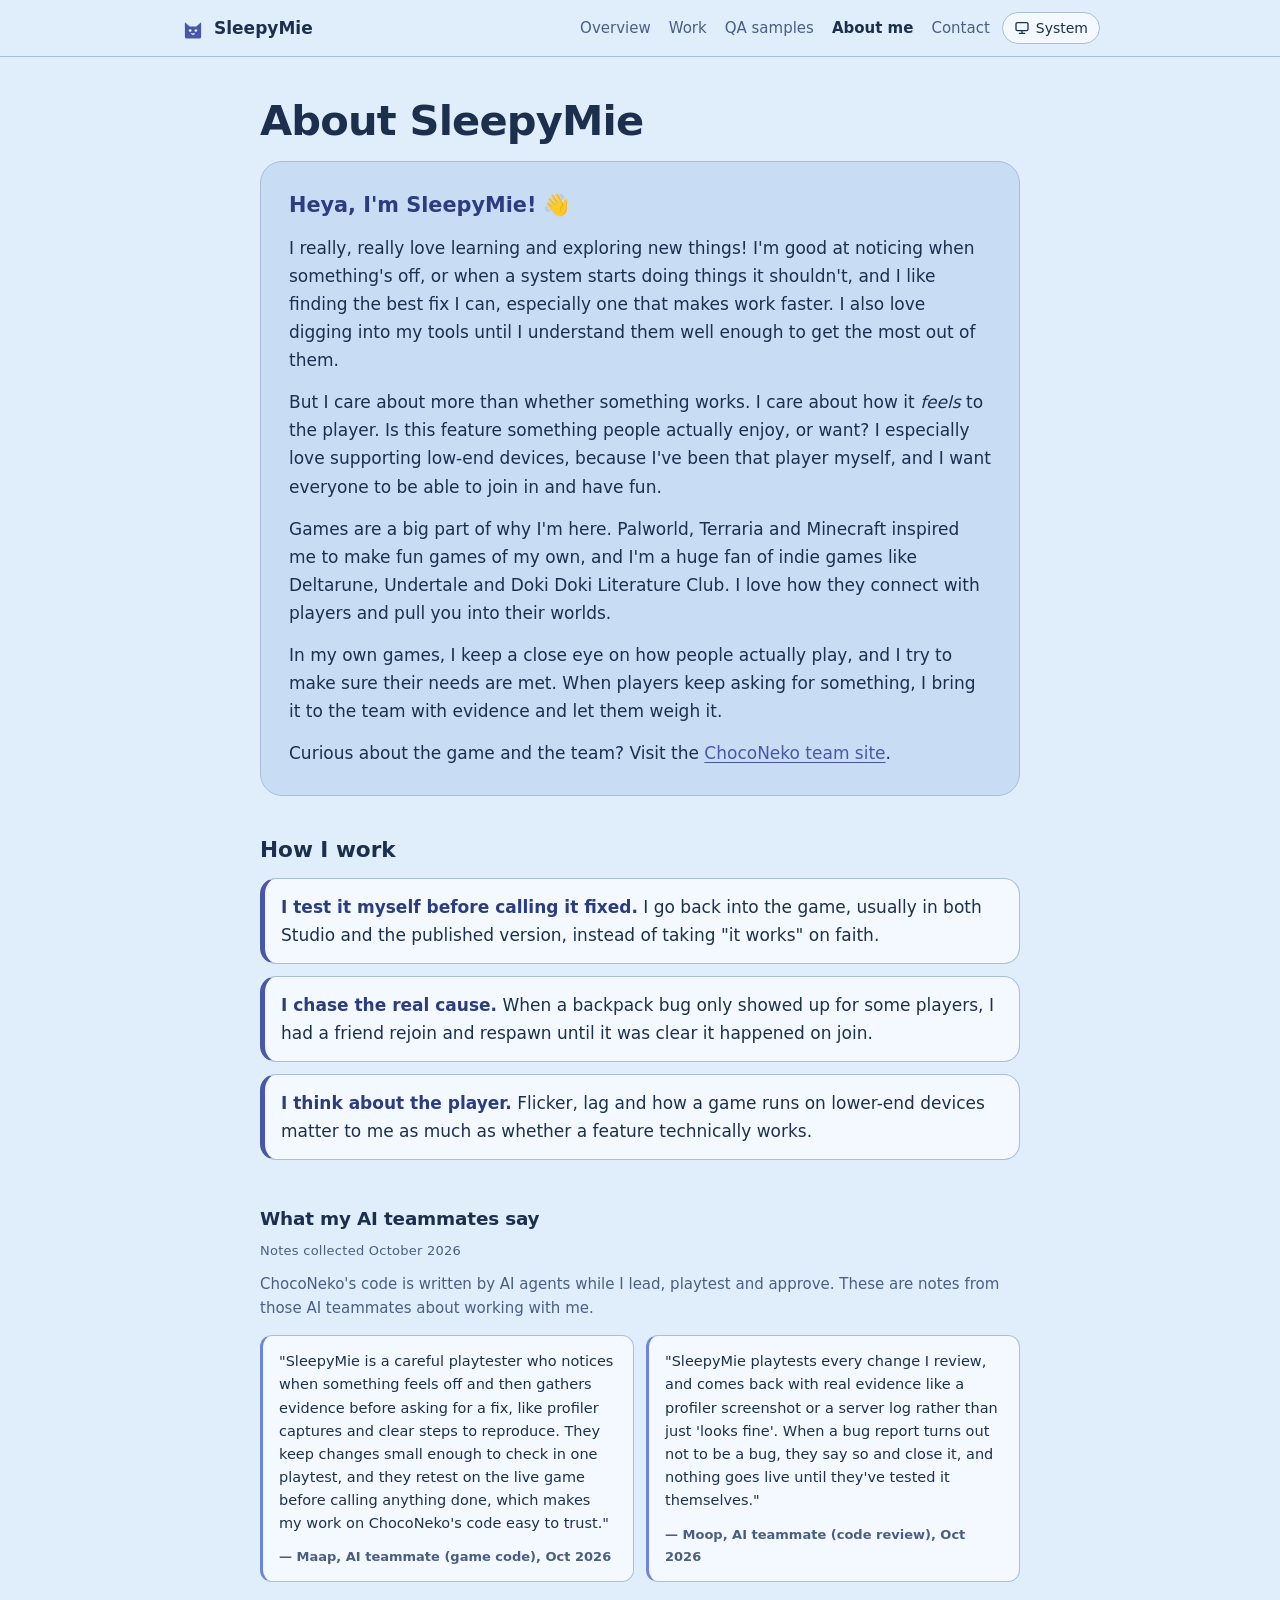
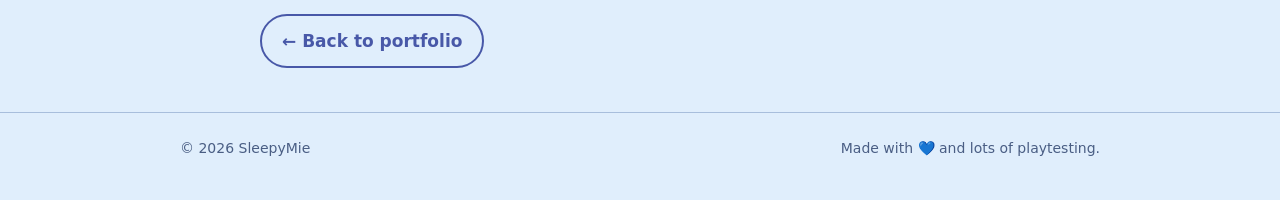
==== commit 06346108: "Friendlier homepage: mascot, dreamy night, cloudy day, footer" ====
--- a/about-me.html
+++ b/about-me.html
@@ -53,6 +53,6 @@
 <a class="btn ghost back" href="index.html#work">&larr; Back to portfolio</a>
 </article>
 </main>
-<footer><div class="wrap">&copy; 2026 SleepyMie</div></footer>
+<footer><div class="wrap footer-row"><span>&copy; 2026 SleepyMie</span><span class="made">Made with <span aria-label="love" role="img">💙</span> and lots of playtesting.</span></div></footer>
 </body>
 </html>
--- a/styles.css
+++ b/styles.css
@@ -1,9 +1,9 @@
 /* Theme: Blueberry (light) and Blueberry Night (dark), from the ChocoNeko UI theme */
-:root{--radius:16px;--max:960px}
-:root,[data-theme='light']{color-scheme:light;--bg:#e0eefc;--card:#f4f9ff;--soft:#c8dcf4;--tint:#ecf6ff;--tint-2:#d2e4f8;--border:#a8bedc;--text:#1c304e;--muted:#4a5e84;--strong:#2c3c80;--accent:#4858a8;--accent-hover:#36448a;--on-accent:#ffffff;--pop:#6f86d6;--ok-bg:#dcf1e3;--ok-text:#1f5a36;--danger-bg:#ffe0da;--danger-text:#a83026;--header-bg:rgba(224,238,252,.92);--shadow:rgba(28,48,78,.06);--logo:#4858a8;--logo-face:#f4f9ff}
-[data-theme='dark']{color-scheme:dark;--bg:#0e1626;--card:#16223a;--soft:#1f3052;--tint:#1a2844;--tint-2:#223459;--border:#33497a;--text:#e4eeff;--muted:#a6b8d8;--strong:#c6d2ff;--accent:#9fb2ff;--accent-hover:#c2ceff;--on-accent:#0e1626;--pop:#8a9cf0;--ok-bg:#173a29;--ok-text:#a6e3bb;--danger-bg:#3d1d22;--danger-text:#ffb4aa;--header-bg:rgba(14,22,38,.9);--shadow:rgba(0,0,0,.3);--logo:#9fb2ff;--logo-face:#0e1626}
+:root{--radius:22px;--max:960px}
+:root,[data-theme='light']{color-scheme:light;--bg:#e0eefc;--card:#f4f9ff;--soft:#c8dcf4;--tint:#ecf6ff;--tint-2:#d2e4f8;--border:#a8bedc;--text:#1c304e;--muted:#4a5e84;--strong:#2c3c80;--accent:#4858a8;--accent-hover:#36448a;--on-accent:#ffffff;--pop:#6f86d6;--ok-bg:#dcf1e3;--ok-text:#1f5a36;--danger-bg:#ffe0da;--danger-text:#a83026;--header-bg:rgba(224,238,252,.92);--shadow:rgba(28,48,78,.06);--logo:#4858a8;--logo-face:#f4f9ff;--blob-a:#9cc0f4;--blob-b:#b7b4f2;--blob-c:#bfe4ff;--shadow-lift:rgba(28,48,78,.14);--spark:#6f86d6;--halo:#ffffff;--halo-2:rgba(150,190,245,.6);--orb:#2c4180;--cloud:#ffffff;--orbs-vis:hidden;--clouds-vis:visible}
+[data-theme='dark']{color-scheme:dark;--bg:#0e1626;--card:#16223a;--soft:#1f3052;--tint:#1a2844;--tint-2:#223459;--border:#33497a;--text:#e4eeff;--muted:#a6b8d8;--strong:#c6d2ff;--accent:#9fb2ff;--accent-hover:#c2ceff;--on-accent:#0e1626;--pop:#8a9cf0;--ok-bg:#173a29;--ok-text:#a6e3bb;--danger-bg:#3d1d22;--danger-text:#ffb4aa;--header-bg:rgba(14,22,38,.9);--shadow:rgba(0,0,0,.3);--logo:#9fb2ff;--logo-face:#0e1626;--blob-a:#2b4f9c;--blob-b:#3d3b96;--blob-c:#1d5b8f;--shadow-lift:rgba(0,0,0,.45);--spark:#9fb2ff;--halo:#2c4180;--halo-2:rgba(44,65,128,.5);--orb:#2c4180;--cloud:#ffffff;--orbs-vis:visible;--clouds-vis:hidden}
 @media (prefers-color-scheme: dark){
-  :root:not([data-theme]){color-scheme:dark;--bg:#0e1626;--card:#16223a;--soft:#1f3052;--tint:#1a2844;--tint-2:#223459;--border:#33497a;--text:#e4eeff;--muted:#a6b8d8;--strong:#c6d2ff;--accent:#9fb2ff;--accent-hover:#c2ceff;--on-accent:#0e1626;--pop:#8a9cf0;--ok-bg:#173a29;--ok-text:#a6e3bb;--danger-bg:#3d1d22;--danger-text:#ffb4aa;--header-bg:rgba(14,22,38,.9);--shadow:rgba(0,0,0,.3);--logo:#9fb2ff;--logo-face:#0e1626}
+  :root:not([data-theme]){color-scheme:dark;--bg:#0e1626;--card:#16223a;--soft:#1f3052;--tint:#1a2844;--tint-2:#223459;--border:#33497a;--text:#e4eeff;--muted:#a6b8d8;--strong:#c6d2ff;--accent:#9fb2ff;--accent-hover:#c2ceff;--on-accent:#0e1626;--pop:#8a9cf0;--ok-bg:#173a29;--ok-text:#a6e3bb;--danger-bg:#3d1d22;--danger-text:#ffb4aa;--header-bg:rgba(14,22,38,.9);--shadow:rgba(0,0,0,.3);--logo:#9fb2ff;--logo-face:#0e1626;--blob-a:#2b4f9c;--blob-b:#3d3b96;--blob-c:#1d5b8f;--shadow-lift:rgba(0,0,0,.45);--spark:#9fb2ff;--halo:#2c4180;--halo-2:rgba(44,65,128,.5);--orb:#2c4180;--cloud:#ffffff;--orbs-vis:visible;--clouds-vis:hidden}
 }
 *{box-sizing:border-box}
 html{scroll-behavior:smooth}
@@ -27,23 +27,26 @@
 .hero h1{font-size:clamp(2.4rem,6vw,3.6rem);line-height:1.1;margin:0 0 14px;letter-spacing:-.02em}
 .hero p.lead{font-size:clamp(1.1rem,2.4vw,1.35rem);color:var(--muted);max-width:40ch;margin:0 0 28px}
 .btns{display:flex;flex-wrap:wrap;gap:12px}
-.btn{display:inline-block;padding:11px 20px;border-radius:999px;font-weight:600;text-decoration:none;border:2px solid var(--accent)}
+.btn{display:inline-block;padding:11px 20px;border-radius:999px;font-weight:600;text-decoration:none;border:2px solid var(--accent);transition:transform .18s cubic-bezier(.34,1.56,.64,1),background-color .18s,border-color .18s,color .18s}
+.btn:hover{transform:translateY(-2px) scale(1.03)}
+.btn:active{transform:translateY(0) scale(.98)}
 .btn.primary{background:var(--accent);color:var(--on-accent)}
 .btn.primary:hover{background:var(--accent-hover);border-color:var(--accent-hover);color:var(--on-accent)}
 .btn.ghost{color:var(--accent)}
 section{padding:40px 0}
 section h2{font-size:1.6rem;margin:0 0 16px;letter-spacing:-.01em}
-section h2::before{content:"";display:inline-block;width:10px;height:10px;border-radius:3px;background:var(--pop);margin-right:10px;vertical-align:middle;transform:translateY(-2px)}
+section h2::before{content:"";display:inline-block;width:12px;height:12px;border-radius:50%;background:radial-gradient(circle at 35% 30%,var(--blob-c) 0 18%,var(--pop) 55%);box-shadow:0 0 0 3px color-mix(in srgb,var(--pop) 18%,transparent);margin-right:12px;vertical-align:middle;transform:translateY(-2px)}
 .grid{display:grid;gap:20px;grid-template-columns:1fr}
 @media(min-width:760px){.grid.two{grid-template-columns:1fr 1fr}}
-.card{background:var(--card);border:1px solid var(--border);border-radius:var(--radius);padding:24px;box-shadow:0 1px 2px var(--shadow)}
+.card{background:var(--card);border:1px solid var(--border);border-radius:var(--radius);padding:24px;box-shadow:0 1px 2px var(--shadow);transition:transform .22s ease,box-shadow .22s ease,border-color .22s ease}
+.card:hover{transform:translateY(-4px);box-shadow:0 14px 30px -10px var(--shadow-lift);border-color:color-mix(in srgb,var(--accent) 35%,var(--border))}
 .card h3{margin:0 0 6px;font-size:1.25rem}
 .card .meta{color:var(--muted);font-size:15px;margin:0 0 12px}
 .chips{display:flex;flex-wrap:wrap;gap:8px;margin:12px 0 16px;padding:0;list-style:none}
 .chips li{background:var(--soft);color:var(--strong);font-size:14px;padding:3px 10px;border-radius:999px}
 .placeholder-link{display:inline-block;font-family:ui-monospace,Menlo,Consolas,monospace;font-size:14px;background:var(--tint);border:1px dashed var(--accent);padding:4px 10px;border-radius:8px;color:var(--strong)}
 ul.habits{list-style:none;padding:0;margin:0;display:grid;gap:12px}
-ul.habits li{background:var(--card);border:1px solid var(--border);border-left:5px solid var(--accent);border-radius:12px;padding:14px 16px}
+ul.habits li{background:var(--card);border:1px solid var(--border);border-left:5px solid var(--accent);border-radius:16px;padding:14px 16px}
 ul.habits strong{color:var(--strong)}
 .contact ul{list-style:none;padding:0;margin:0;display:flex;flex-wrap:wrap;gap:12px}
 footer{border-top:1px solid var(--border);color:var(--muted);font-size:14px;padding:24px 0 40px;margin-top:24px}
@@ -134,3 +137,106 @@
   .brand{font-size:17px} .brand svg{width:24px;height:24px}
   [id]{scroll-margin-top:110px}
 }
+/* Lively homepage */
+body{overflow-x:clip}
+.hero{position:relative;isolation:isolate;padding:64px 0 44px}
+.hero-bg{position:absolute;z-index:-1;top:-64px;bottom:-90px;left:50%;width:100vw;transform:translateX(-50%);overflow:hidden;pointer-events:none;-webkit-mask-image:linear-gradient(to bottom,#000 60%,transparent);mask-image:linear-gradient(to bottom,#000 60%,transparent)}
+.blob{position:absolute;border-radius:50%;filter:blur(60px);opacity:.4}
+.b1{width:380px;height:380px;background:var(--blob-a);top:-90px;right:4%}
+.b2{width:300px;height:300px;background:var(--blob-b);bottom:-40px;right:24%;opacity:.38}
+.b3{width:320px;height:320px;background:var(--blob-c);top:-120px;left:-80px;opacity:.45}
+.spark{position:absolute;width:14px;height:14px;color:var(--spark);opacity:.55;animation:twinkle 3.6s ease-in-out infinite}
+.spark svg{display:block;width:100%;height:100%;fill:currentColor}
+.s1{top:70px;left:calc(50% + 40px)}
+.s2{top:42%;right:6%;width:10px;height:10px;animation-delay:1.2s}
+.s3{bottom:70px;left:calc(50% - 60px);width:9px;height:9px;animation-delay:2.1s}
+.s4{top:26px;left:8%;width:11px;height:11px;animation-delay:.6s}
+.dot{position:absolute;width:6px;height:6px;border-radius:50%;background:var(--pop);opacity:.35}
+.d1{top:30%;left:4%}.d2{bottom:24%;right:10%;width:8px;height:8px}.d3{top:14%;right:34%;width:5px;height:5px}
+@keyframes twinkle{0%,100%{transform:scale(.7) rotate(0);opacity:.25}50%{transform:scale(1) rotate(20deg);opacity:.7}}
+.hero-grid{display:grid;grid-template-columns:minmax(0,1fr) 300px;gap:40px;align-items:center}
+.hero .hello{font-size:clamp(1.2rem,2.6vw,1.5rem);font-weight:600;color:var(--strong);margin:0 0 2px}
+.wave{display:inline-block;transform-origin:70% 75%;animation:wave 2.4s ease-in-out .6s 2}
+@keyframes wave{0%,60%,100%{transform:rotate(0)}10%,30%{transform:rotate(14deg)}20%{transform:rotate(-8deg)}40%{transform:rotate(-4deg)}50%{transform:rotate(10deg)}}
+.hero-side{display:flex;flex-direction:column;align-items:center;gap:18px}
+.mascot{position:relative;width:184px;height:184px;display:grid;place-items:center}
+.mascot::before{content:"";position:absolute;inset:0;border-radius:50%;background:radial-gradient(circle at 50% 45%,var(--halo) 0 34%,var(--halo-2) 52%,transparent 70%);opacity:.95;animation:breathe 7s ease-in-out infinite}
+@keyframes breathe{0%,100%{transform:scale(.95)}50%{transform:scale(1.05)}}
+.mascot-cat{position:relative;width:146px;height:146px;color:var(--logo);animation:float 4.5s ease-in-out infinite;filter:drop-shadow(0 6px 10px var(--shadow-lift))}
+.mascot-cat .logo-face{fill:var(--logo-face)}
+.mascot-cat .logo-mouth{stroke:var(--logo-face)}
+.mascot-cat .eyes{transform-box:fill-box;transform-origin:center;animation:blink 5.5s infinite}
+.mascot-shadow{position:absolute;bottom:10px;width:80px;height:12px;border-radius:50%;background:var(--shadow-lift);animation:shadow 4.5s ease-in-out infinite}
+@keyframes float{0%,100%{transform:translateY(0)}50%{transform:translateY(-8px)}}
+@keyframes shadow{0%,100%{transform:scaleX(1);opacity:.9}50%{transform:scaleX(.8);opacity:.55}}
+@keyframes blink{0%,93%,100%{transform:scaleY(1)}95.5%{transform:scaleY(.12)}}
+.now-card{width:100%;background:color-mix(in srgb,var(--card) 88%,transparent);backdrop-filter:blur(6px);border:1px solid var(--border);border-radius:var(--radius);padding:16px 18px;box-shadow:0 10px 26px -14px var(--shadow-lift)}
+section .now-card h2.now-title{display:flex;align-items:center;gap:8px;font-size:13px;font-weight:700;letter-spacing:.08em;text-transform:uppercase;color:var(--muted);margin:0 0 10px}
+section .now-card h2.now-title::before{display:none}
+.now-dot{width:8px;height:8px;border-radius:50%;background:var(--ok-text);box-shadow:0 0 0 0 var(--ok-text);animation:pulse 2.4s ease-out infinite}
+@keyframes pulse{0%{box-shadow:0 0 0 0 color-mix(in srgb,var(--ok-text) 55%,transparent)}100%{box-shadow:0 0 0 8px transparent}}
+.now-card ul{list-style:none;margin:0;padding:0;display:grid;gap:8px;font-size:15px;line-height:1.45}
+.now-card li{display:flex;gap:10px;align-items:flex-start}
+.now-card .emo{flex-shrink:0;width:1.3em;text-align:center}
+.now-card strong{color:var(--strong)}
+.inspire{margin-top:22px}
+.inspire-title{font-weight:600;color:var(--strong);margin:0 0 4px;font-size:15px}
+.chips.games{margin:6px 0 0}
+.chips.games li{padding:0;background:none}
+.chips.games a{display:inline-block;background:var(--soft);color:var(--strong);font-size:14px;padding:5px 13px;border-radius:999px;text-decoration:none;border:1px solid transparent;transition:transform .18s cubic-bezier(.34,1.56,.64,1),background-color .18s,color .18s}
+.chips.games a:hover{background:var(--accent);color:var(--on-accent);transform:translateY(-2px) rotate(-2deg)}
+.chips.games a:focus-visible{outline:3px solid var(--accent);outline-offset:2px}
+.footer-row{display:flex;flex-wrap:wrap;justify-content:space-between;gap:6px 18px}
+@media(max-width:760px){
+  .hero{padding:36px 0 32px}
+  .hero-grid{grid-template-columns:1fr;gap:22px}
+  .hero-side{display:contents}
+  .mascot{order:-1;width:92px;height:92px;margin:0 0 -6px -6px}
+  .mascot-cat{width:72px;height:72px}
+  .mascot-shadow{width:40px;height:7px;bottom:6px}
+  .hero-text{order:0}
+  .now-card{order:1}
+  .b1{width:240px;height:240px;top:-60px;right:-60px}
+  .b2{width:200px;height:200px;right:auto;left:30%;bottom:10%}
+  .b3{width:220px;height:220px;top:auto;bottom:-60px;left:-90px}
+  .s1{left:auto;right:14%;top:40px}.s3{left:70%}
+}
+/* Dreamy sky (homepage): orbs + stars in Night, clouds in Day */
+body{position:relative}
+.sky{position:absolute;z-index:-1;inset:0;overflow:hidden;pointer-events:none}
+.orbs{visibility:var(--orbs-vis)}
+.clouds{visibility:var(--clouds-vis)}
+.orb{position:absolute;width:var(--s);height:var(--s);border-radius:50%;background:radial-gradient(circle,var(--orb) 0 26%,color-mix(in srgb,var(--orb) 50%,transparent) 46%,transparent 70%);opacity:var(--o);animation:orb var(--d,11s) ease-in-out infinite alternate;will-change:transform,opacity}
+@keyframes orb{0%{transform:translate(0,0) scale(.9);opacity:calc(var(--o)*.6)}100%{transform:translate(var(--dx,14px),var(--dy,-12px)) scale(1.08);opacity:var(--o)}}
+.o1{--s:240px;--o:.75;--d:12s;top:110px;left:-40px}
+.o2{--s:130px;--o:.8;--d:9s;--dx:-10px;--dy:10px;top:40px;left:46%}
+.o3{--s:110px;--o:.7;--d:10s;top:430px;right:6%}
+.o4{--s:300px;--o:.4;--d:14s;--dy:16px;top:34%;left:-90px}
+.o5{--s:220px;--o:.38;--d:13s;--dx:-16px;top:57%;right:-60px}
+.o6{--s:160px;--o:.32;--d:15s;top:81%;left:34%}
+.star{position:absolute;width:3px;height:3px;border-radius:50%;background:#e8eeff;box-shadow:0 0 6px 1px var(--accent);opacity:.2;animation:star var(--d,4s) ease-in-out infinite;animation-delay:var(--dl,0s)}
+@keyframes star{0%,100%{opacity:.15;transform:scale(.7)}50%{opacity:.95;transform:scale(1.15)}}
+.t1{top:96px;left:28%;--d:3.8s}.t2{top:180px;left:62%;--d:4.6s;--dl:1.1s}.t3{top:300px;left:9%;--d:5.2s;--dl:.4s}.t4{top:58px;right:12%;--d:4.2s;--dl:2s}
+.t5{top:420px;left:52%;--d:5.8s;--dl:1.6s}.t6{top:26%;right:22%;--d:4.9s;--dl:.8s}.t7{top:47%;left:12%;--d:6.2s;--dl:2.4s}.t8{top:70%;right:8%;--d:5.4s;--dl:1.3s}
+.cloud{position:absolute;width:var(--w);height:calc(var(--w)*.3);border-radius:999px;background:var(--cloud);opacity:var(--o);filter:blur(7px);animation:drift var(--d,60s) ease-in-out infinite alternate;will-change:transform}
+.cloud::before,.cloud::after{content:"";position:absolute;border-radius:50%;background:inherit}
+.cloud::before{width:calc(var(--w)*.42);height:calc(var(--w)*.42);left:16%;top:calc(var(--w)*-.21)}
+.cloud::after{width:calc(var(--w)*.3);height:calc(var(--w)*.3);left:52%;top:calc(var(--w)*-.13)}
+@keyframes drift{0%{transform:translateX(0)}100%{transform:translateX(var(--dx,70px))}}
+.c1{--w:260px;--o:.75;--d:58s;top:120px;left:2%}
+.c2{--w:200px;--o:.7;--d:66s;--dx:-60px;top:80px;right:15%}
+.c3{--w:150px;--o:.6;--d:50s;top:540px;left:58%}
+.c4{--w:300px;--o:.45;--d:72s;--dx:-80px;top:31%;right:-50px}
+.c5{--w:230px;--o:.4;--d:64s;top:55%;left:-50px}
+.c6{--w:190px;--o:.35;--d:70s;--dx:-50px;top:79%;right:18%}
+@media(max-width:760px){
+  .o1{--s:170px;top:150px;left:-60px}.o2{--s:90px;top:60px;left:auto;right:10%}.o3{display:none}
+  .o4{--s:200px}.o5{--s:160px}.o6{--s:120px;left:20%}
+  .t2{left:78%}.t5{display:none}
+  .c1{--w:180px;top:150px;left:-30px}.c2{--w:140px;top:70px;right:-20px}.c3{display:none}
+  .c4{--w:200px}.c5{--w:170px}.c6{--w:140px}
+}
+@media (prefers-reduced-motion: reduce){
+  *,*::before,*::after{animation:none!important;transition:none!important;scroll-behavior:auto!important}
+  .card:hover,.btn:hover,.btn:active,.chips.games a:hover{transform:none}
+}
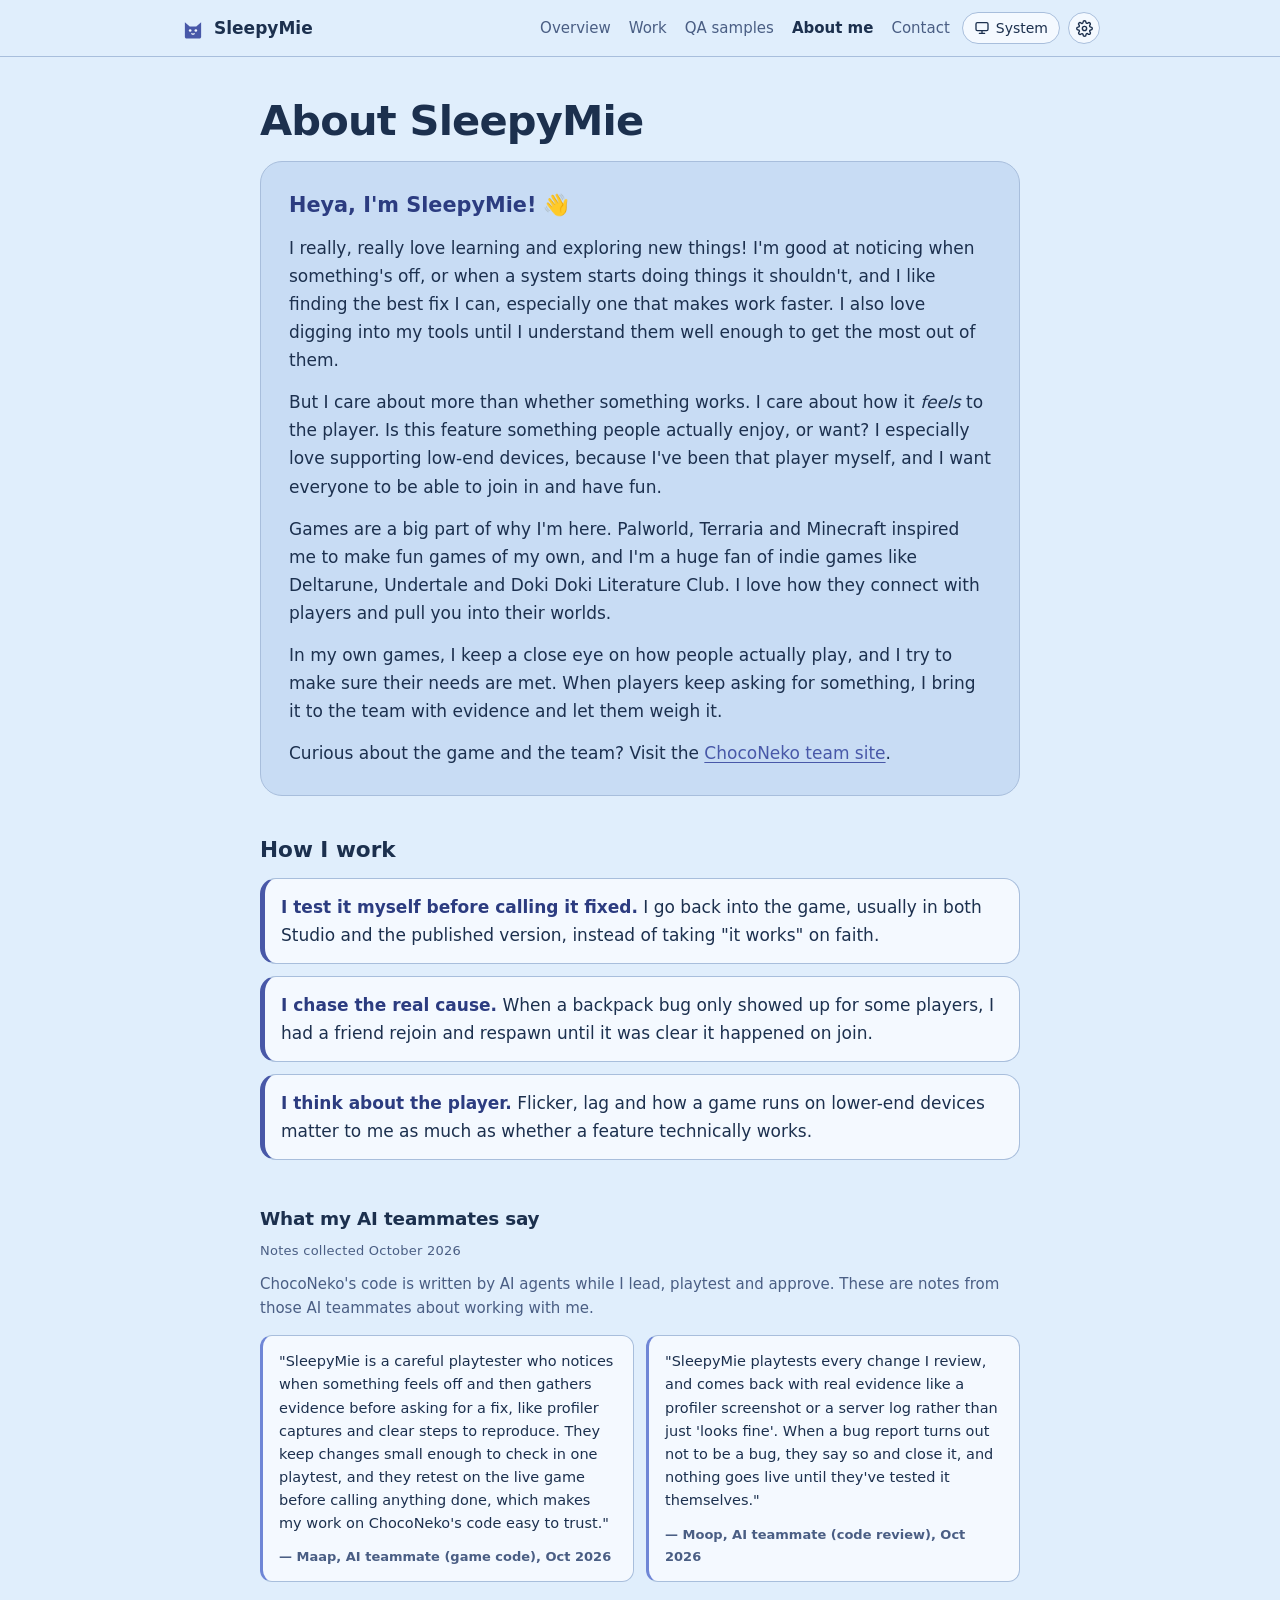
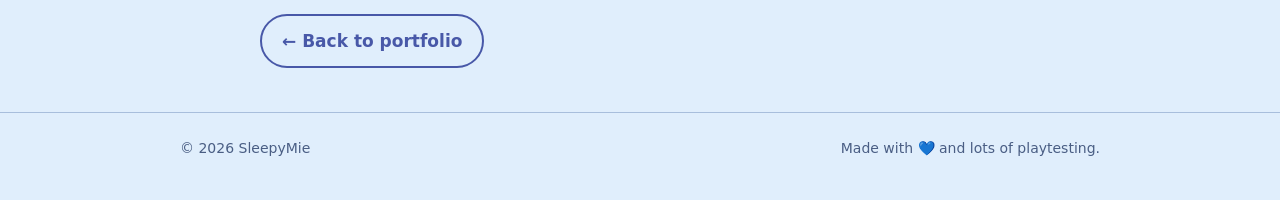
==== commit c4dbbc70: "Night sky FX and Site settings panel" ====
--- a/about-me.html
+++ b/about-me.html
@@ -6,17 +6,19 @@
 <meta name="color-scheme" content="light dark">
 <meta name="theme-color" content="#e0eefc" media="(prefers-color-scheme: light)">
 <meta name="theme-color" content="#0e1626" media="(prefers-color-scheme: dark)">
-<script>try{var t=localStorage.getItem('theme');if(t==='light'||t==='dark')document.documentElement.setAttribute('data-theme',t)}catch(e){}</script>
+<script>(function(d){var t,f,r,n=navigator,c=n.connection,m=function(q){return!!(window.matchMedia&&matchMedia(q).matches)};try{t=localStorage.getItem('theme');f=localStorage.getItem('fx');r=localStorage.getItem('reduceMotion')}catch(e){}if(t==='light'||t==='dark')d.setAttribute('data-theme',t);if(f!=='full'&&f!=='lite'&&f!=='off'){f=(m('(max-width:600px)')||(n.hardwareConcurrency&&n.hardwareConcurrency<=4)||(c&&c.saveData))?'lite':'full';d.setAttribute('data-fx-auto',f)}d.setAttribute('data-fx',f);d.setAttribute('data-motion',r==='1'||(r!=='0'&&m('(prefers-reduced-motion: reduce)'))?'reduce':'ok')})(document.documentElement)</script>
 <title>About me | SleepyMie</title>
 <meta name="description" content="About SleepyMie, junior QA and game tester: what I love about games, how I work, and notes from my AI teammates.">
 <link rel="stylesheet" href="styles.css">
 <script src="theme.js" defer></script>
+<script src="settings.js" defer></script>
 </head>
 <body>
 <header class="nav"><div class="wrap">
   <a class="brand" href="index.html"><svg viewBox="0 0 32 32" aria-hidden="true"><path d="M6 27V9l6 5h8l6-5v18c0 1-1 2-2 2H8c-1 0-2-1-2-2z" fill="currentColor"/><circle class="logo-face" cx="12.5" cy="19" r="1.6"/><circle class="logo-face" cx="19.5" cy="19" r="1.6"/><path class="logo-mouth" d="M14.5 23q1.5 1.2 3 0" stroke-width="1.4" fill="none" stroke-linecap="round"/></svg>SleepyMie</a>
   <nav aria-label="Main"><ul><li class="hide-sm"><a href="index.html#about">Overview</a></li><li><a href="index.html#work">Work</a></li><li><a href="qa-samples.html">QA samples</a></li><li><a href="about-me.html" aria-current="page">About me</a></li><li><a href="index.html#contact">Contact</a></li></ul></nav>
   <button type="button" class="theme-toggle" id="theme-toggle" data-mode="system" aria-label="Theme: System. Switch to Light" title="Theme: System" hidden><svg class="i-system" viewBox="0 0 24 24" aria-hidden="true"><rect x="3" y="4" width="18" height="12" rx="2"/><path d="M8 20h8M12 16v4"/></svg><svg class="i-light" viewBox="0 0 24 24" aria-hidden="true"><circle cx="12" cy="12" r="4"/><path d="M12 2v2M12 20v2M4.9 4.9l1.4 1.4M17.7 17.7l1.4 1.4M2 12h2M20 12h2M4.9 19.1l1.4-1.4M17.7 6.3l1.4-1.4"/></svg><svg class="i-dark" viewBox="0 0 24 24" aria-hidden="true"><path d="M21 12.8A9 9 0 1 1 11.2 3a7 7 0 0 0 9.8 9.8z"/></svg><span class="theme-label">System</span></button>
+  <button type="button" class="settings-toggle" id="settings-toggle" aria-haspopup="dialog" aria-expanded="false" aria-label="Site settings" title="Site settings" hidden><svg viewBox="0 0 24 24" aria-hidden="true"><circle cx="12" cy="12" r="3"/><path d="M19.4 15a1.65 1.65 0 0 0 .33 1.82l.06.06a2 2 0 1 1-2.83 2.83l-.06-.06a1.65 1.65 0 0 0-1.82-.33 1.65 1.65 0 0 0-1 1.51V21a2 2 0 1 1-4 0v-.09A1.65 1.65 0 0 0 9 19.4a1.65 1.65 0 0 0-1.82.33l-.06.06a2 2 0 1 1-2.83-2.83l.06-.06A1.65 1.65 0 0 0 4.68 15a1.65 1.65 0 0 0-1.51-1H3a2 2 0 1 1 0-4h.09A1.65 1.65 0 0 0 4.6 9a1.65 1.65 0 0 0-.33-1.82l-.06-.06a2 2 0 1 1 2.83-2.83l.06.06A1.65 1.65 0 0 0 9 4.68a1.65 1.65 0 0 0 1-1.51V3a2 2 0 1 1 4 0v.09a1.65 1.65 0 0 0 1 1.51 1.65 1.65 0 0 0 1.82-.33l.06-.06a2 2 0 1 1 2.83 2.83l-.06.06A1.65 1.65 0 0 0 19.4 9a1.65 1.65 0 0 0 1.51 1H21a2 2 0 1 1 0 4h-.09a1.65 1.65 0 0 0-1.51 1z"/></svg></button>
 </div></header>
 <main class="wrap">
 <article class="cs about">
--- a/styles.css
+++ b/styles.css
@@ -1,9 +1,9 @@
 /* Theme: Blueberry (light) and Blueberry Night (dark), from the ChocoNeko UI theme */
 :root{--radius:22px;--max:960px}
-:root,[data-theme='light']{color-scheme:light;--bg:#e0eefc;--card:#f4f9ff;--soft:#c8dcf4;--tint:#ecf6ff;--tint-2:#d2e4f8;--border:#a8bedc;--text:#1c304e;--muted:#4a5e84;--strong:#2c3c80;--accent:#4858a8;--accent-hover:#36448a;--on-accent:#ffffff;--pop:#6f86d6;--ok-bg:#dcf1e3;--ok-text:#1f5a36;--danger-bg:#ffe0da;--danger-text:#a83026;--header-bg:rgba(224,238,252,.92);--shadow:rgba(28,48,78,.06);--logo:#4858a8;--logo-face:#f4f9ff;--blob-a:#9cc0f4;--blob-b:#b7b4f2;--blob-c:#bfe4ff;--shadow-lift:rgba(28,48,78,.14);--spark:#6f86d6;--halo:#ffffff;--halo-2:rgba(150,190,245,.6);--orb:#2c4180;--cloud:#ffffff;--orbs-vis:hidden;--clouds-vis:visible}
-[data-theme='dark']{color-scheme:dark;--bg:#0e1626;--card:#16223a;--soft:#1f3052;--tint:#1a2844;--tint-2:#223459;--border:#33497a;--text:#e4eeff;--muted:#a6b8d8;--strong:#c6d2ff;--accent:#9fb2ff;--accent-hover:#c2ceff;--on-accent:#0e1626;--pop:#8a9cf0;--ok-bg:#173a29;--ok-text:#a6e3bb;--danger-bg:#3d1d22;--danger-text:#ffb4aa;--header-bg:rgba(14,22,38,.9);--shadow:rgba(0,0,0,.3);--logo:#9fb2ff;--logo-face:#0e1626;--blob-a:#2b4f9c;--blob-b:#3d3b96;--blob-c:#1d5b8f;--shadow-lift:rgba(0,0,0,.45);--spark:#9fb2ff;--halo:#2c4180;--halo-2:rgba(44,65,128,.5);--orb:#2c4180;--cloud:#ffffff;--orbs-vis:visible;--clouds-vis:hidden}
+:root,[data-theme='light']{color-scheme:light;--bg:#e0eefc;--card:#f4f9ff;--soft:#c8dcf4;--tint:#ecf6ff;--tint-2:#d2e4f8;--border:#a8bedc;--text:#1c304e;--muted:#4a5e84;--strong:#2c3c80;--accent:#4858a8;--accent-hover:#36448a;--on-accent:#ffffff;--pop:#6f86d6;--ok-bg:#dcf1e3;--ok-text:#1f5a36;--danger-bg:#ffe0da;--danger-text:#a83026;--header-bg:rgba(224,238,252,.92);--shadow:rgba(28,48,78,.06);--logo:#4858a8;--logo-face:#f4f9ff;--blob-a:#9cc0f4;--blob-b:#b7b4f2;--blob-c:#bfe4ff;--shadow-lift:rgba(28,48,78,.14);--spark:#6f86d6;--halo:#ffffff;--halo-2:rgba(150,190,245,.6);--orb:#2c4180;--cloud:#ffffff;--orbs-vis:hidden;--clouds-vis:visible;--haze-a:#c4d2f6;--haze-b:#bcdcf8;--haze-c:#d2c8f4;--star:#ffffff}
+[data-theme='dark']{color-scheme:dark;--bg:#0e1626;--card:#16223a;--soft:#1f3052;--tint:#1a2844;--tint-2:#223459;--border:#33497a;--text:#e4eeff;--muted:#a6b8d8;--strong:#c6d2ff;--accent:#9fb2ff;--accent-hover:#c2ceff;--on-accent:#0e1626;--pop:#8a9cf0;--ok-bg:#173a29;--ok-text:#a6e3bb;--danger-bg:#3d1d22;--danger-text:#ffb4aa;--header-bg:rgba(14,22,38,.9);--shadow:rgba(0,0,0,.3);--logo:#9fb2ff;--logo-face:#0e1626;--blob-a:#2b4f9c;--blob-b:#3d3b96;--blob-c:#1d5b8f;--shadow-lift:rgba(0,0,0,.45);--spark:#9fb2ff;--halo:#2c4180;--halo-2:rgba(44,65,128,.5);--orb:#25366c;--cloud:#ffffff;--orbs-vis:visible;--clouds-vis:hidden;--haze-a:#3b4fa8;--haze-b:#1e4f94;--haze-c:#4b3c9e;--star:#e8eeff}
 @media (prefers-color-scheme: dark){
-  :root:not([data-theme]){color-scheme:dark;--bg:#0e1626;--card:#16223a;--soft:#1f3052;--tint:#1a2844;--tint-2:#223459;--border:#33497a;--text:#e4eeff;--muted:#a6b8d8;--strong:#c6d2ff;--accent:#9fb2ff;--accent-hover:#c2ceff;--on-accent:#0e1626;--pop:#8a9cf0;--ok-bg:#173a29;--ok-text:#a6e3bb;--danger-bg:#3d1d22;--danger-text:#ffb4aa;--header-bg:rgba(14,22,38,.9);--shadow:rgba(0,0,0,.3);--logo:#9fb2ff;--logo-face:#0e1626;--blob-a:#2b4f9c;--blob-b:#3d3b96;--blob-c:#1d5b8f;--shadow-lift:rgba(0,0,0,.45);--spark:#9fb2ff;--halo:#2c4180;--halo-2:rgba(44,65,128,.5);--orb:#2c4180;--cloud:#ffffff;--orbs-vis:visible;--clouds-vis:hidden}
+  :root:not([data-theme]){color-scheme:dark;--bg:#0e1626;--card:#16223a;--soft:#1f3052;--tint:#1a2844;--tint-2:#223459;--border:#33497a;--text:#e4eeff;--muted:#a6b8d8;--strong:#c6d2ff;--accent:#9fb2ff;--accent-hover:#c2ceff;--on-accent:#0e1626;--pop:#8a9cf0;--ok-bg:#173a29;--ok-text:#a6e3bb;--danger-bg:#3d1d22;--danger-text:#ffb4aa;--header-bg:rgba(14,22,38,.9);--shadow:rgba(0,0,0,.3);--logo:#9fb2ff;--logo-face:#0e1626;--blob-a:#2b4f9c;--blob-b:#3d3b96;--blob-c:#1d5b8f;--shadow-lift:rgba(0,0,0,.45);--spark:#9fb2ff;--halo:#2c4180;--halo-2:rgba(44,65,128,.5);--orb:#25366c;--cloud:#ffffff;--orbs-vis:visible;--clouds-vis:hidden;--haze-a:#3b4fa8;--haze-b:#1e4f94;--haze-c:#4b3c9e;--star:#e8eeff}
 }
 *{box-sizing:border-box}
 html{scroll-behavior:smooth}
@@ -214,10 +214,14 @@
 .o4{--s:300px;--o:.4;--d:14s;--dy:16px;top:34%;left:-90px}
 .o5{--s:220px;--o:.38;--d:13s;--dx:-16px;top:57%;right:-60px}
 .o6{--s:160px;--o:.32;--d:15s;top:81%;left:34%}
+.o7{--s:72px;--o:.6;--d:8s;--dx:-8px;top:64%;left:72%}
+.o8{--s:190px;--o:.3;--d:16s;--dy:-14px;top:93%;left:6%}
 .star{position:absolute;width:3px;height:3px;border-radius:50%;background:#e8eeff;box-shadow:0 0 6px 1px var(--accent);opacity:.2;animation:star var(--d,4s) ease-in-out infinite;animation-delay:var(--dl,0s)}
 @keyframes star{0%,100%{opacity:.15;transform:scale(.7)}50%{opacity:.95;transform:scale(1.15)}}
 .t1{top:96px;left:28%;--d:3.8s}.t2{top:180px;left:62%;--d:4.6s;--dl:1.1s}.t3{top:300px;left:9%;--d:5.2s;--dl:.4s}.t4{top:58px;right:12%;--d:4.2s;--dl:2s}
 .t5{top:420px;left:52%;--d:5.8s;--dl:1.6s}.t6{top:26%;right:22%;--d:4.9s;--dl:.8s}.t7{top:47%;left:12%;--d:6.2s;--dl:2.4s}.t8{top:70%;right:8%;--d:5.4s;--dl:1.3s}
+.star.big{width:4px;height:4px;box-shadow:0 0 9px 2px var(--accent)}
+.t9{top:150px;left:84%;--d:6.6s;--dl:.3s}.t10{top:36%;left:41%;--d:7.2s;--dl:2.8s}.t11{top:61%;left:58%;--d:5.9s;--dl:1.9s}.t12{top:87%;left:24%;--d:6.8s;--dl:.9s}
 .cloud{position:absolute;width:var(--w);height:calc(var(--w)*.3);border-radius:999px;background:var(--cloud);opacity:var(--o);filter:blur(7px);animation:drift var(--d,60s) ease-in-out infinite alternate;will-change:transform}
 .cloud::before,.cloud::after{content:"";position:absolute;border-radius:50%;background:inherit}
 .cloud::before{width:calc(var(--w)*.42);height:calc(var(--w)*.42);left:16%;top:calc(var(--w)*-.21)}
@@ -232,11 +236,77 @@
 @media(max-width:760px){
   .o1{--s:170px;top:150px;left:-60px}.o2{--s:90px;top:60px;left:auto;right:10%}.o3{display:none}
   .o4{--s:200px}.o5{--s:160px}.o6{--s:120px;left:20%}
-  .t2{left:78%}.t5{display:none}
+  .t2{left:78%}.t5{display:none}.o7{display:none}.t10{left:30%}
   .c1{--w:180px;top:150px;left:-30px}.c2{--w:140px;top:70px;right:-20px}.c3{display:none}
   .c4{--w:200px}.c5{--w:170px}.c6{--w:140px}
 }
+/* Night FX (homepage): fixed haze + dense starfield. fx.js drives orbs/parallax; settings.js sets data-fx / data-motion */
+.fx-js .orb{animation:none}
+.nightfx{position:fixed;inset:0;z-index:-2;overflow:hidden;pointer-events:none;contain:strict}
+[data-theme='light'] .nightfx{display:none}
+@media (prefers-color-scheme: light){:root:not([data-theme]) .nightfx{display:none}}
+.starfield{position:absolute;left:0;top:0;width:100%;height:100%;color:var(--star);will-change:transform}
+.sf{position:absolute;left:0;top:0;width:1px;height:1px;border-radius:50%;opacity:var(--hi);animation:sf var(--d) ease-in-out var(--dl) infinite alternate;will-change:opacity}
+@keyframes sf{0%{opacity:var(--lo)}100%{opacity:var(--hi)}}
+.sf1{--d:5.3s;--dl:-1s;--lo:.22;--hi:.75}
+.sf2{--d:7.1s;--dl:-3.4s;--lo:.15;--hi:.7}
+.sf3{--d:4.4s;--dl:-.6s;--lo:.3;--hi:.9}
+.sf4{--d:6.3s;--dl:-2.2s;--lo:.35;--hi:.95}
+.haze{position:absolute;inset:0}
+.hz{position:absolute;left:var(--x);top:var(--y);width:var(--w);height:calc(var(--w)*var(--r,.7));margin:calc(var(--w)*var(--r,.7)/-2) 0 0 calc(var(--w)/-2);border-radius:50%;background:radial-gradient(closest-side,color-mix(in srgb,var(--c) 60%,transparent),color-mix(in srgb,var(--c) 24%,transparent) 55%,transparent);opacity:var(--ho,.36);animation:haze var(--d) ease-in-out var(--dl) infinite alternate;will-change:transform}
+@keyframes haze{0%{transform:translate3d(0,0,0) rotate(0) scale(1)}50%{transform:translate3d(var(--hx),var(--hy),0) rotate(var(--rot)) scale(1.12)}100%{transform:translate3d(calc(var(--hx)*-.6),calc(var(--hy)*.7),0) rotate(calc(var(--rot)*-.5)) scale(.94)}}
+.h1{--c:var(--haze-a);--w:72vmax;--x:16%;--y:20%;--d:46s;--dl:-8s;--hx:6vw;--hy:5vh;--rot:14deg}
+.h2{--c:var(--haze-b);--w:62vmax;--x:88%;--y:34%;--d:58s;--dl:-21s;--hx:-6vw;--hy:6vh;--rot:-18deg;--r:.6}
+.h3{--c:var(--haze-c);--w:66vmax;--x:58%;--y:96%;--d:52s;--dl:-30s;--hx:-7vw;--hy:-5vh;--rot:20deg}
+.h4{--c:var(--haze-c);--w:44vmax;--x:-2%;--y:70%;--d:64s;--dl:-12s;--hx:6vw;--hy:-6vh;--rot:-12deg;--ho:.28;--r:.8}
+/* Effects: Lite = fewer stars, static haze. Off = everything static. */
+[data-fx='lite'] .sf2,[data-fx='lite'] .sf4,[data-fx='off'] .sf2,[data-fx='off'] .sf4{display:none}
+[data-fx='lite'] .hz{animation:none;will-change:auto}
+[data-fx='off'] .sky *,[data-fx='off'] .nightfx *,[data-fx='off'] .hero-bg *{animation:none!important;will-change:auto}
+[data-fx='off'] .star,[data-motion='reduce'] .star{opacity:.7}
+[data-motion='reduce'] .orb,[data-motion='reduce'] .cloud,[data-motion='reduce'] .sf,[data-motion='reduce'] .hz,[data-motion='reduce'] .starfield{will-change:auto}
+/* Reduce motion: the site setting wins; the OS preference applies until the inline script has run */
+[data-motion='reduce'],[data-motion='reduce'] *,[data-motion='reduce'] *::before,[data-motion='reduce'] *::after{animation:none!important;transition:none!important;scroll-behavior:auto!important}
+[data-motion='reduce'] .card:hover,[data-motion='reduce'] .btn:hover,[data-motion='reduce'] .btn:active,[data-motion='reduce'] .chips.games a:hover{transform:none}
 @media (prefers-reduced-motion: reduce){
-  *,*::before,*::after{animation:none!important;transition:none!important;scroll-behavior:auto!important}
-  .card:hover,.btn:hover,.btn:active,.chips.games a:hover{transform:none}
-}
+  html:not([data-motion]),html:not([data-motion]) *,html:not([data-motion]) *::before,html:not([data-motion]) *::after{animation:none!important;transition:none!important;scroll-behavior:auto!important}
+  html:not([data-motion]) .card:hover,html:not([data-motion]) .btn:hover,html:not([data-motion]) .btn:active,html:not([data-motion]) .chips.games a:hover{transform:none}
+}
+/* Site settings button + panel (every page) */
+header.nav .wrap{position:relative}
+.settings-toggle{display:inline-flex;align-items:center;justify-content:center;flex-shrink:0;width:32px;height:32px;margin-left:-4px;padding:0;border:1px solid var(--border);border-radius:999px;background:var(--card);color:var(--text);cursor:pointer}
+.settings-toggle[hidden]{display:none}
+.settings-toggle:hover,.settings-toggle[aria-expanded='true']{border-color:var(--accent);color:var(--accent)}
+.settings-toggle:focus-visible{outline:3px solid var(--accent);outline-offset:2px}
+.settings-toggle svg{width:17px;height:17px;fill:none;stroke:currentColor;stroke-width:2;stroke-linecap:round;stroke-linejoin:round;transition:transform .35s ease}
+.settings-toggle[aria-expanded='true'] svg{transform:rotate(60deg)}
+.settings-panel{position:absolute;top:calc(100% + 8px);right:20px;z-index:10;width:min(310px,calc(100vw - 24px));max-height:calc(100vh - 90px);overflow:auto;background:var(--card);color:var(--text);border:1px solid var(--border);border-radius:18px;box-shadow:0 18px 40px -12px var(--shadow-lift),0 2px 6px var(--shadow);padding:14px 16px 16px;font-size:15px;line-height:1.45}
+.settings-panel[hidden]{display:none}
+.sp-head{display:flex;align-items:center;justify-content:space-between;gap:8px}
+.settings-panel h2{margin:0;font-size:1.05rem;letter-spacing:-.01em}
+.sp-close{display:grid;place-items:center;width:30px;height:30px;padding:0;border:1px solid transparent;border-radius:50%;background:none;color:var(--muted);font:inherit;font-size:20px;line-height:1;cursor:pointer}
+.sp-close:hover{color:var(--accent);border-color:var(--border)}
+.sp-close:focus-visible,.sp-reset:focus-visible,.switch:focus-visible{outline:3px solid var(--accent);outline-offset:2px}
+.sp-group{border:0;margin:14px 0 0;padding:0;min-width:0}
+.sp-group legend,.sp-label{padding:0;margin:0 0 6px;font-size:13px;font-weight:700;letter-spacing:.06em;text-transform:uppercase;color:var(--muted)}
+.seg{display:grid;grid-template-columns:repeat(3,1fr);gap:4px;padding:4px;border:1px solid var(--border);border-radius:999px;background:var(--bg)}
+.seg label{position:relative;display:block;cursor:pointer}
+.seg input{position:absolute;inset:0;width:100%;height:100%;margin:0;opacity:0;cursor:pointer}
+.seg span{display:block;padding:5px 6px;border-radius:999px;text-align:center;font-size:14px;font-weight:600;color:var(--text);transition:background-color .15s,color .15s}
+.seg label:hover span{color:var(--accent)}
+.seg input:checked+span{background:var(--accent);color:var(--on-accent)}
+.seg input:focus-visible+span{outline:3px solid var(--accent);outline-offset:2px}
+.sp-hint{margin:6px 2px 0;font-size:13px;color:var(--muted)}
+.sp-row{display:flex;align-items:center;justify-content:space-between;gap:12px;margin-top:16px}
+.sp-row .sp-label{margin:0}
+.switch{position:relative;flex-shrink:0;width:46px;height:26px;padding:0;border:2px solid var(--muted);border-radius:999px;background:var(--bg);cursor:pointer}
+.switch::after{content:"";position:absolute;top:3px;left:3px;width:16px;height:16px;border-radius:50%;background:var(--muted);transition:transform .2s ease}
+.switch[aria-checked='true']{background:var(--accent);border-color:var(--accent)}
+.switch[aria-checked='true']::after{transform:translateX(20px);background:var(--on-accent)}
+.sp-foot{margin-top:14px;padding-top:10px;border-top:1px solid var(--border);display:flex;justify-content:flex-end}
+.sp-reset{padding:2px 4px;border:0;background:none;color:var(--accent);font:inherit;font-size:14px;text-decoration:underline;text-underline-offset:3px;cursor:pointer;border-radius:4px}
+.sp-reset:hover{color:var(--accent-hover)}
+@media(max-width:760px){
+  .settings-toggle{order:2;margin-left:-4px}
+  .settings-panel{right:12px;top:calc(100% + 6px)}
+}
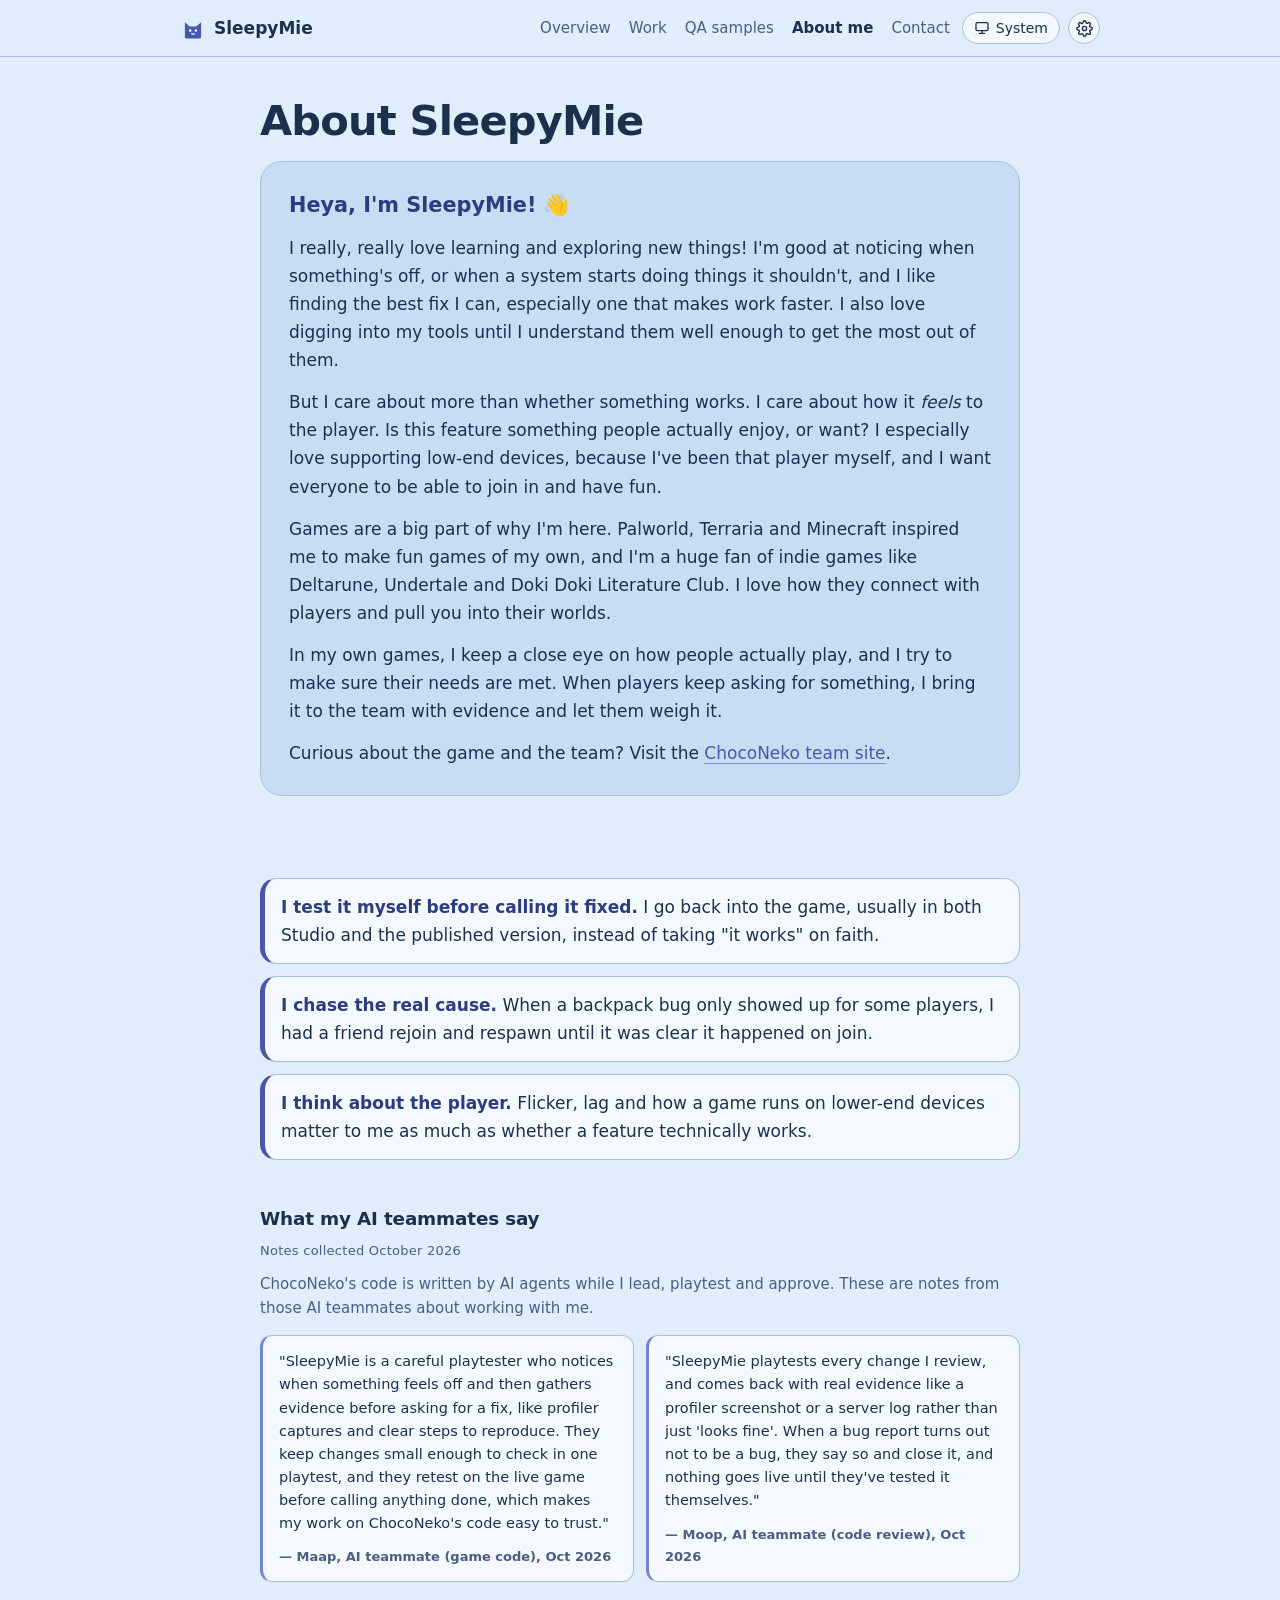
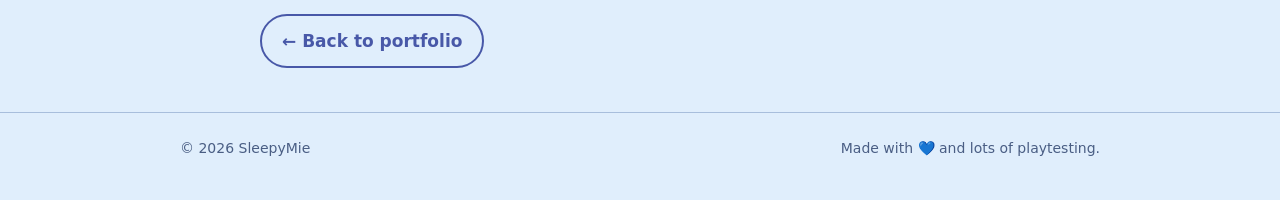
==== commit ac8289ea: "Micro-interactions: card glow, reveals, cat reactions, button and text touches" ====
--- a/about-me.html
+++ b/about-me.html
@@ -6,19 +6,25 @@
 <meta name="color-scheme" content="light dark">
 <meta name="theme-color" content="#e0eefc" media="(prefers-color-scheme: light)">
 <meta name="theme-color" content="#0e1626" media="(prefers-color-scheme: dark)">
-<script>(function(d){var t,f,r,n=navigator,c=n.connection,m=function(q){return!!(window.matchMedia&&matchMedia(q).matches)};try{t=localStorage.getItem('theme');f=localStorage.getItem('fx');r=localStorage.getItem('reduceMotion')}catch(e){}if(t==='light'||t==='dark')d.setAttribute('data-theme',t);if(f!=='full'&&f!=='lite'&&f!=='off'){f=(m('(max-width:600px)')||(n.hardwareConcurrency&&n.hardwareConcurrency<=4)||(c&&c.saveData))?'lite':'full';d.setAttribute('data-fx-auto',f)}d.setAttribute('data-fx',f);d.setAttribute('data-motion',r==='1'||(r!=='0'&&m('(prefers-reduced-motion: reduce)'))?'reduce':'ok')})(document.documentElement)</script>
+<script>(function(d){d.classList.add('js');var t,f,r,n=navigator,c=n.connection,m=function(q){return!!(window.matchMedia&&matchMedia(q).matches)};try{t=localStorage.getItem('theme');f=localStorage.getItem('fx');r=localStorage.getItem('reduceMotion')}catch(e){}if(t==='light'||t==='dark')d.setAttribute('data-theme',t);if(f!=='full'&&f!=='lite'&&f!=='off'){f=(m('(max-width:600px)')||(n.hardwareConcurrency&&n.hardwareConcurrency<=4)||(c&&c.saveData))?'lite':'full';d.setAttribute('data-fx-auto',f)}d.setAttribute('data-fx',f);d.setAttribute('data-motion',r==='1'||(r!=='0'&&m('(prefers-reduced-motion: reduce)'))?'reduce':'ok')})(document.documentElement)</script>
 <title>About me | SleepyMie</title>
 <meta name="description" content="About SleepyMie, junior QA and game tester: what I love about games, how I work, and notes from my AI teammates.">
+<link rel="icon" href="favicon.ico" sizes="32x32">
+<link rel="icon" href="favicon.svg" type="image/svg+xml">
+<link rel="apple-touch-icon" href="apple-touch-icon.png">
 <link rel="stylesheet" href="styles.css">
 <script src="theme.js" defer></script>
 <script src="settings.js" defer></script>
+<script src="menu.js" defer></script>
+<script src="micro.js" defer></script>
 </head>
 <body>
 <header class="nav"><div class="wrap">
   <a class="brand" href="index.html"><svg viewBox="0 0 32 32" aria-hidden="true"><path d="M6 27V9l6 5h8l6-5v18c0 1-1 2-2 2H8c-1 0-2-1-2-2z" fill="currentColor"/><circle class="logo-face" cx="12.5" cy="19" r="1.6"/><circle class="logo-face" cx="19.5" cy="19" r="1.6"/><path class="logo-mouth" d="M14.5 23q1.5 1.2 3 0" stroke-width="1.4" fill="none" stroke-linecap="round"/></svg>SleepyMie</a>
-  <nav aria-label="Main"><ul><li class="hide-sm"><a href="index.html#about">Overview</a></li><li><a href="index.html#work">Work</a></li><li><a href="qa-samples.html">QA samples</a></li><li><a href="about-me.html" aria-current="page">About me</a></li><li><a href="index.html#contact">Contact</a></li></ul></nav>
+  <nav aria-label="Main" id="main-nav"><ul><li class="hide-sm"><a href="index.html#about">Overview</a></li><li><a href="index.html#work">Work</a></li><li><a href="qa-samples.html">QA samples</a></li><li><a href="about-me.html" aria-current="page">About me</a></li><li><a href="index.html#contact">Contact</a></li></ul></nav>
   <button type="button" class="theme-toggle" id="theme-toggle" data-mode="system" aria-label="Theme: System. Switch to Light" title="Theme: System" hidden><svg class="i-system" viewBox="0 0 24 24" aria-hidden="true"><rect x="3" y="4" width="18" height="12" rx="2"/><path d="M8 20h8M12 16v4"/></svg><svg class="i-light" viewBox="0 0 24 24" aria-hidden="true"><circle cx="12" cy="12" r="4"/><path d="M12 2v2M12 20v2M4.9 4.9l1.4 1.4M17.7 17.7l1.4 1.4M2 12h2M20 12h2M4.9 19.1l1.4-1.4M17.7 6.3l1.4-1.4"/></svg><svg class="i-dark" viewBox="0 0 24 24" aria-hidden="true"><path d="M21 12.8A9 9 0 1 1 11.2 3a7 7 0 0 0 9.8 9.8z"/></svg><span class="theme-label">System</span></button>
   <button type="button" class="settings-toggle" id="settings-toggle" aria-haspopup="dialog" aria-expanded="false" aria-label="Site settings" title="Site settings" hidden><svg viewBox="0 0 24 24" aria-hidden="true"><circle cx="12" cy="12" r="3"/><path d="M19.4 15a1.65 1.65 0 0 0 .33 1.82l.06.06a2 2 0 1 1-2.83 2.83l-.06-.06a1.65 1.65 0 0 0-1.82-.33 1.65 1.65 0 0 0-1 1.51V21a2 2 0 1 1-4 0v-.09A1.65 1.65 0 0 0 9 19.4a1.65 1.65 0 0 0-1.82.33l-.06.06a2 2 0 1 1-2.83-2.83l.06-.06A1.65 1.65 0 0 0 4.68 15a1.65 1.65 0 0 0-1.51-1H3a2 2 0 1 1 0-4h.09A1.65 1.65 0 0 0 4.6 9a1.65 1.65 0 0 0-.33-1.82l-.06-.06a2 2 0 1 1 2.83-2.83l.06.06A1.65 1.65 0 0 0 9 4.68a1.65 1.65 0 0 0 1-1.51V3a2 2 0 1 1 4 0v.09a1.65 1.65 0 0 0 1 1.51 1.65 1.65 0 0 0 1.82-.33l.06-.06a2 2 0 1 1 2.83 2.83l-.06.06A1.65 1.65 0 0 0 19.4 9a1.65 1.65 0 0 0 1.51 1H21a2 2 0 1 1 0 4h-.09a1.65 1.65 0 0 0-1.51 1z"/></svg></button>
+  <button type="button" class="menu-toggle" id="menu-toggle" aria-expanded="false" aria-controls="main-nav" aria-label="Menu" hidden><svg viewBox="0 0 24 24" aria-hidden="true"><path class="i-open" d="M4 7h16M4 12h16M4 17h16"/><path class="i-close" d="M6 6l12 12M18 6L6 18"/></svg></button>
 </div></header>
 <main class="wrap">
 <article class="cs about">
--- a/styles.css
+++ b/styles.css
@@ -1,9 +1,9 @@
 /* Theme: Blueberry (light) and Blueberry Night (dark), from the ChocoNeko UI theme */
 :root{--radius:22px;--max:960px}
-:root,[data-theme='light']{color-scheme:light;--bg:#e0eefc;--card:#f4f9ff;--soft:#c8dcf4;--tint:#ecf6ff;--tint-2:#d2e4f8;--border:#a8bedc;--text:#1c304e;--muted:#4a5e84;--strong:#2c3c80;--accent:#4858a8;--accent-hover:#36448a;--on-accent:#ffffff;--pop:#6f86d6;--ok-bg:#dcf1e3;--ok-text:#1f5a36;--danger-bg:#ffe0da;--danger-text:#a83026;--header-bg:rgba(224,238,252,.92);--shadow:rgba(28,48,78,.06);--logo:#4858a8;--logo-face:#f4f9ff;--blob-a:#9cc0f4;--blob-b:#b7b4f2;--blob-c:#bfe4ff;--shadow-lift:rgba(28,48,78,.14);--spark:#6f86d6;--halo:#ffffff;--halo-2:rgba(150,190,245,.6);--orb:#2c4180;--cloud:#ffffff;--orbs-vis:hidden;--clouds-vis:visible;--haze-a:#c4d2f6;--haze-b:#bcdcf8;--haze-c:#d2c8f4;--star:#ffffff}
-[data-theme='dark']{color-scheme:dark;--bg:#0e1626;--card:#16223a;--soft:#1f3052;--tint:#1a2844;--tint-2:#223459;--border:#33497a;--text:#e4eeff;--muted:#a6b8d8;--strong:#c6d2ff;--accent:#9fb2ff;--accent-hover:#c2ceff;--on-accent:#0e1626;--pop:#8a9cf0;--ok-bg:#173a29;--ok-text:#a6e3bb;--danger-bg:#3d1d22;--danger-text:#ffb4aa;--header-bg:rgba(14,22,38,.9);--shadow:rgba(0,0,0,.3);--logo:#9fb2ff;--logo-face:#0e1626;--blob-a:#2b4f9c;--blob-b:#3d3b96;--blob-c:#1d5b8f;--shadow-lift:rgba(0,0,0,.45);--spark:#9fb2ff;--halo:#2c4180;--halo-2:rgba(44,65,128,.5);--orb:#25366c;--cloud:#ffffff;--orbs-vis:visible;--clouds-vis:hidden;--haze-a:#3b4fa8;--haze-b:#1e4f94;--haze-c:#4b3c9e;--star:#e8eeff}
+:root,[data-theme='light']{color-scheme:light;--bg:#e0eefc;--card:#f4f9ff;--soft:#c8dcf4;--tint:#ecf6ff;--tint-2:#d2e4f8;--border:#a8bedc;--text:#1c304e;--muted:#4a5e84;--strong:#2c3c80;--accent:#4858a8;--accent-hover:#36448a;--on-accent:#ffffff;--pop:#6f86d6;--ok-bg:#dcf1e3;--ok-text:#1f5a36;--danger-bg:#ffe0da;--danger-text:#a83026;--header-bg:rgba(224,238,252,.92);--shadow:rgba(28,48,78,.06);--logo:#4858a8;--logo-face:#f4f9ff;--blob-a:#9cc0f4;--blob-b:#b7b4f2;--blob-c:#bfe4ff;--shadow-lift:rgba(28,48,78,.14);--spark:#6f86d6;--halo:#ffffff;--halo-2:rgba(150,190,245,.6);--orb:#2c4180;--cloud:#ffffff;--orbs-vis:hidden;--clouds-vis:visible;--haze-a:#c4d2f6;--haze-b:#bcdcf8;--haze-c:#d2c8f4;--star:#ffffff;--shine:rgba(255,255,255,.22);--shimmer-a:#1c304e;--shimmer-b:#1c304e}
+[data-theme='dark']{color-scheme:dark;--bg:#0e1626;--card:#16223a;--soft:#1f3052;--tint:#1a2844;--tint-2:#223459;--border:#33497a;--text:#e4eeff;--muted:#a6b8d8;--strong:#c6d2ff;--accent:#9fb2ff;--accent-hover:#c2ceff;--on-accent:#0e1626;--pop:#8a9cf0;--ok-bg:#173a29;--ok-text:#a6e3bb;--danger-bg:#3d1d22;--danger-text:#ffb4aa;--header-bg:rgba(14,22,38,.9);--shadow:rgba(0,0,0,.3);--logo:#9fb2ff;--logo-face:#0e1626;--blob-a:#2b4f9c;--blob-b:#3d3b96;--blob-c:#1d5b8f;--shadow-lift:rgba(0,0,0,.45);--spark:#9fb2ff;--halo:#2c4180;--halo-2:rgba(44,65,128,.5);--orb:#25366c;--cloud:#ffffff;--orbs-vis:visible;--clouds-vis:hidden;--haze-a:#3b4fa8;--haze-b:#1e4f94;--haze-c:#4b3c9e;--star:#e8eeff;--shine:rgba(255,255,255,.4);--shimmer-a:#b9c6ff;--shimmer-b:#d4ccff}
 @media (prefers-color-scheme: dark){
-  :root:not([data-theme]){color-scheme:dark;--bg:#0e1626;--card:#16223a;--soft:#1f3052;--tint:#1a2844;--tint-2:#223459;--border:#33497a;--text:#e4eeff;--muted:#a6b8d8;--strong:#c6d2ff;--accent:#9fb2ff;--accent-hover:#c2ceff;--on-accent:#0e1626;--pop:#8a9cf0;--ok-bg:#173a29;--ok-text:#a6e3bb;--danger-bg:#3d1d22;--danger-text:#ffb4aa;--header-bg:rgba(14,22,38,.9);--shadow:rgba(0,0,0,.3);--logo:#9fb2ff;--logo-face:#0e1626;--blob-a:#2b4f9c;--blob-b:#3d3b96;--blob-c:#1d5b8f;--shadow-lift:rgba(0,0,0,.45);--spark:#9fb2ff;--halo:#2c4180;--halo-2:rgba(44,65,128,.5);--orb:#25366c;--cloud:#ffffff;--orbs-vis:visible;--clouds-vis:hidden;--haze-a:#3b4fa8;--haze-b:#1e4f94;--haze-c:#4b3c9e;--star:#e8eeff}
+  :root:not([data-theme]){color-scheme:dark;--bg:#0e1626;--card:#16223a;--soft:#1f3052;--tint:#1a2844;--tint-2:#223459;--border:#33497a;--text:#e4eeff;--muted:#a6b8d8;--strong:#c6d2ff;--accent:#9fb2ff;--accent-hover:#c2ceff;--on-accent:#0e1626;--pop:#8a9cf0;--ok-bg:#173a29;--ok-text:#a6e3bb;--danger-bg:#3d1d22;--danger-text:#ffb4aa;--header-bg:rgba(14,22,38,.9);--shadow:rgba(0,0,0,.3);--logo:#9fb2ff;--logo-face:#0e1626;--blob-a:#2b4f9c;--blob-b:#3d3b96;--blob-c:#1d5b8f;--shadow-lift:rgba(0,0,0,.45);--spark:#9fb2ff;--halo:#2c4180;--halo-2:rgba(44,65,128,.5);--orb:#25366c;--cloud:#ffffff;--orbs-vis:visible;--clouds-vis:hidden;--haze-a:#3b4fa8;--haze-b:#1e4f94;--haze-c:#4b3c9e;--star:#e8eeff;--shine:rgba(255,255,255,.4);--shimmer-a:#b9c6ff;--shimmer-b:#d4ccff}
 }
 *{box-sizing:border-box}
 html{scroll-behavior:smooth}
@@ -310,3 +310,78 @@
   .settings-toggle{order:2;margin-left:-4px}
   .settings-panel{right:12px;top:calc(100% + 6px)}
 }
+.sp-note{margin-top:8px;padding:8px 10px;border-radius:10px;background:var(--soft);color:var(--text)}
+/* Small-screen menu (menu.js). Without JS the two-row header above is kept. */
+.menu-toggle{display:none;align-items:center;justify-content:center;flex-shrink:0;width:32px;height:32px;padding:0;border:1px solid var(--border);border-radius:999px;background:var(--card);color:var(--text);cursor:pointer}
+.menu-toggle:hover,.menu-toggle[aria-expanded='true']{border-color:var(--accent);color:var(--accent)}
+.menu-toggle:focus-visible{outline:3px solid var(--accent);outline-offset:2px}
+.menu-toggle svg{width:18px;height:18px;fill:none;stroke:currentColor;stroke-width:2;stroke-linecap:round}
+.menu-toggle .i-close,.menu-toggle[aria-expanded='true'] .i-open{display:none}
+.menu-toggle[aria-expanded='true'] .i-close{display:inline}
+@media(max-width:760px){
+  .js header.nav .wrap{flex-wrap:nowrap;height:56px;padding:0 16px;row-gap:0}
+  .js .menu-toggle:not([hidden]){display:inline-flex;order:3;margin-left:-4px}
+  .js header.nav nav{display:none;position:absolute;top:calc(100% + 1px);left:0;right:0;z-index:9;max-height:calc(100vh - 57px);overflow-y:auto;background:var(--card);border-bottom:1px solid var(--border);box-shadow:0 16px 30px -18px var(--shadow-lift)}
+  .js header.nav.menu-open nav{display:block;animation:menu-in .18s ease-out}
+  .js header.nav nav ul{display:block;height:auto;padding:6px 0 10px;font-size:16px}
+  .js header.nav nav li,.js header.nav nav li.hide-sm{display:block}
+  .js header.nav nav a{display:block;padding:11px 20px;color:var(--text);border-left:3px solid transparent}
+  .js header.nav nav a:hover{color:var(--accent);background:var(--tint)}
+  .js header.nav nav a[aria-current="page"]{border-left-color:var(--accent);font-weight:700}
+  .js header.nav nav a:focus-visible{outline-offset:-3px}
+  .js [id]{scroll-margin-top:72px}
+}
+@keyframes menu-in{from{opacity:0;transform:translateY(-6px)}to{opacity:1;transform:none}}
+/* ---------- Micro-interactions (micro.js). Everything here is off under Reduce motion. ---------- */
+.sr-only{position:absolute;width:1px;height:1px;margin:-1px;overflow:hidden;clip:rect(0 0 0 0);white-space:nowrap;border:0}
+/* Touch: no sticky hover lifts */
+@media (hover:none){.btn:hover:not(:active),.card:hover,.chips.games a:hover{transform:none}}
+/* 1. Card glow follows the pointer (pointer-fine only; html.glow-on is set by micro.js) */
+.card,.quote-card,ul.habits>li{position:relative;isolation:isolate}
+.glow-on .card::after,.glow-on .quote-card::after,.glow-on ul.habits>li::after{content:"";position:absolute;inset:0;z-index:-1;border-radius:inherit;pointer-events:none;background:radial-gradient(240px circle at var(--mx,50%) var(--my,50%),color-mix(in srgb,var(--accent) 14%,transparent),transparent 70%);opacity:0;transition:opacity .3s ease}
+.glow-on .card:hover::after,.glow-on .quote-card:hover::after,.glow-on ul.habits>li:hover::after{opacity:1}
+/* 2. Reveal on scroll: hidden only after JS adds html.reveal-on, and only below-the-fold items get .rv */
+.reveal-on .rv{opacity:0;transform:translateY(14px)}
+.reveal-on .rv.rv-in{opacity:1;transform:none;transition:opacity .6s ease,transform .7s cubic-bezier(.2,.7,.2,1)}
+@media print{.reveal-on .rv{opacity:1;transform:none}}
+/* 3. Mascot button: gaze, hop + blink, bubble, static burst */
+button.mascot{border:0;padding:0;margin:0;background:none;color:inherit;font:inherit;cursor:pointer;border-radius:50%;-webkit-tap-highlight-color:transparent}
+button.mascot:focus-visible{outline:3px solid var(--accent);outline-offset:4px}
+.mascot-cat{transform-origin:50% 90%}
+.mascot-cat .face{transition:transform .25s ease-out}
+.mascot.hop .mascot-cat{animation:float 4.5s ease-in-out infinite,hop .6s cubic-bezier(.3,.7,.4,1)}
+.mascot.hop .mascot-cat .eyes{animation:blink 5.5s infinite,blink-now .34s ease}
+.mascot.hop .mascot-shadow{animation:shadow 4.5s ease-in-out infinite,shadow-hop .6s cubic-bezier(.3,.7,.4,1)}
+@keyframes hop{0%,100%{translate:0 0;scale:1}18%{translate:0 0;scale:1.08 .9}48%{translate:0 -18px;scale:.95 1.06}78%{translate:0 0;scale:1.05 .95}}
+@keyframes blink-now{0%,100%{transform:scaleY(1)}40%,60%{transform:scaleY(.12)}}
+@keyframes shadow-hop{0%,100%{scale:1}48%{scale:.65}}
+.cat-bubble{position:absolute;left:50%;bottom:calc(100% - 20px);z-index:2;transform:translateX(-50%);padding:4px 12px;border:1px solid var(--border);border-radius:999px;background:var(--card);color:var(--text);font-size:14px;font-weight:600;line-height:1.4;white-space:nowrap;box-shadow:0 6px 16px -8px var(--shadow-lift);pointer-events:none;animation:bubble 1.6s ease both}
+@keyframes bubble{0%{opacity:0;translate:0 6px}14%,80%{opacity:1;translate:0 0}100%{opacity:0;translate:0 0}}
+.cat-burst{position:absolute;inset:0;pointer-events:none}
+.cat-burst i{position:absolute;width:12px;height:12px;margin:-6px 0 0 -6px;color:var(--spark)}
+.cat-burst svg,.star-shower svg{display:block;width:100%;height:100%;fill:currentColor}
+/* 6. Secret star shower (fixed layer, cleaned up by micro.js) */
+.star-shower{position:fixed;width:0;height:0;z-index:20;pointer-events:none}
+.star-shower i{position:absolute;left:0;top:0;width:var(--s);height:var(--s);margin:calc(var(--s)/-2) 0 0 calc(var(--s)/-2);color:var(--c);opacity:0;will-change:transform,opacity}
+.star-shower i.p-dot{border-radius:50%;background:currentColor}
+/* 4. Buttons: shine sweep on primary hover (pointer-fine), squish on press */
+.btn.primary{position:relative;overflow:hidden;isolation:isolate}
+.btn.primary::after{content:"";position:absolute;inset:0;z-index:-1;pointer-events:none;background:linear-gradient(105deg,transparent 30%,var(--shine) 50%,transparent 70%);transform:translateX(-110%)}
+@media (hover:hover) and (pointer:fine){.btn.primary:hover::after{transform:translateX(110%);transition:transform .75s ease .2s}}   /* .2s delay > .18s hover-colour transition: band only ever crosses the hover fill (contrast) */
+.btn:active{transform:translateY(0) scale(.96);transition-duration:.08s}
+/* 5a. Night-only name shimmer: a copy of the name seen through a sliding window (transforms only) */
+.hero h1.has-shine{position:relative;width:fit-content}
+.name-shine{display:none;position:absolute;top:0;bottom:0;left:0;width:40%;overflow:hidden;pointer-events:none;user-select:none;-webkit-mask-image:linear-gradient(90deg,transparent,#000 40%,#000 60%,transparent);mask-image:linear-gradient(90deg,transparent,#000 40%,#000 60%,transparent);animation:shine-win 8s ease-in-out 1.2s infinite both;will-change:transform}
+.name-shine>span{position:absolute;top:0;left:0;width:250%;white-space:nowrap;color:transparent;background:linear-gradient(90deg,var(--shimmer-a),var(--shimmer-b) 50%,var(--shimmer-a));-webkit-background-clip:text;background-clip:text;animation:shine-txt 8s ease-in-out 1.2s infinite both;will-change:transform}
+@keyframes shine-win{0%{transform:translateX(-100%)}55%,100%{transform:translateX(250%)}}
+@keyframes shine-txt{0%{transform:translateX(40%)}55%,100%{transform:translateX(-100%)}}
+[data-theme='dark'] .name-shine{display:block}
+@media (prefers-color-scheme: dark){:root:not([data-theme]) .name-shine{display:block}}
+[data-fx='off'] .name-shine{display:none}
+/* 5b. In-content links: subtle resting underline; a stronger one slides in on hover/focus */
+main a:not([class]):not(.chips a){text-decoration:none;padding-bottom:1px;background:linear-gradient(currentColor,currentColor) 0 100%/0% 2px no-repeat,linear-gradient(color-mix(in srgb,currentColor 55%,transparent),color-mix(in srgb,currentColor 55%,transparent)) 0 100%/100% 1px no-repeat;-webkit-box-decoration-break:clone;box-decoration-break:clone;transition:background-size .3s ease}
+main a:not([class]):not(.chips a):hover,main a:not([class]):not(.chips a):focus-visible{background-size:100% 2px,100% 1px}
+/* Reduce motion: switch every micro-interaction off (transitions/animations are already killed globally) */
+[data-motion='reduce'] .rv{opacity:1!important;transform:none!important}
+[data-motion='reduce'] .card::after,[data-motion='reduce'] .quote-card::after,[data-motion='reduce'] ul.habits>li::after,[data-motion='reduce'] .btn.primary::after,[data-motion='reduce'] .name-shine,[data-motion='reduce'] .star-shower{display:none!important}
+[data-motion='reduce'] .mascot-cat .face{transform:none!important}
